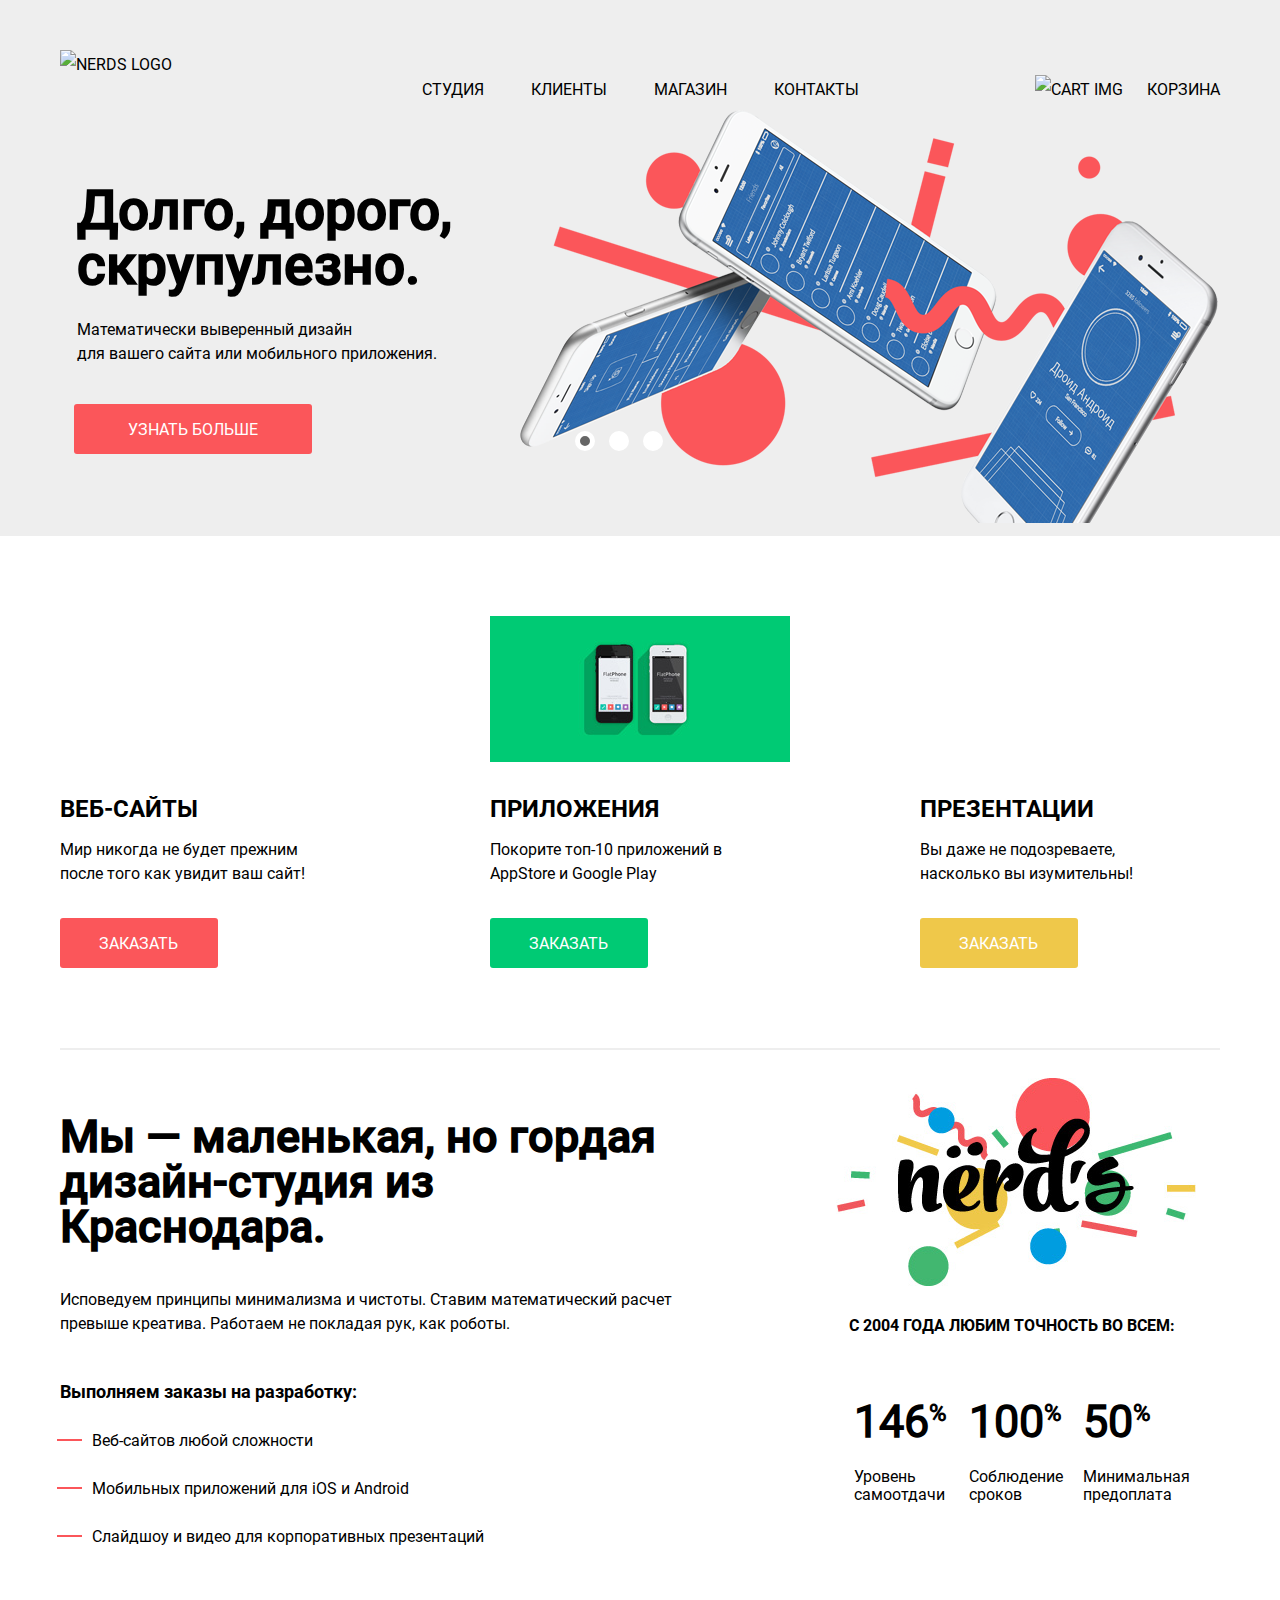
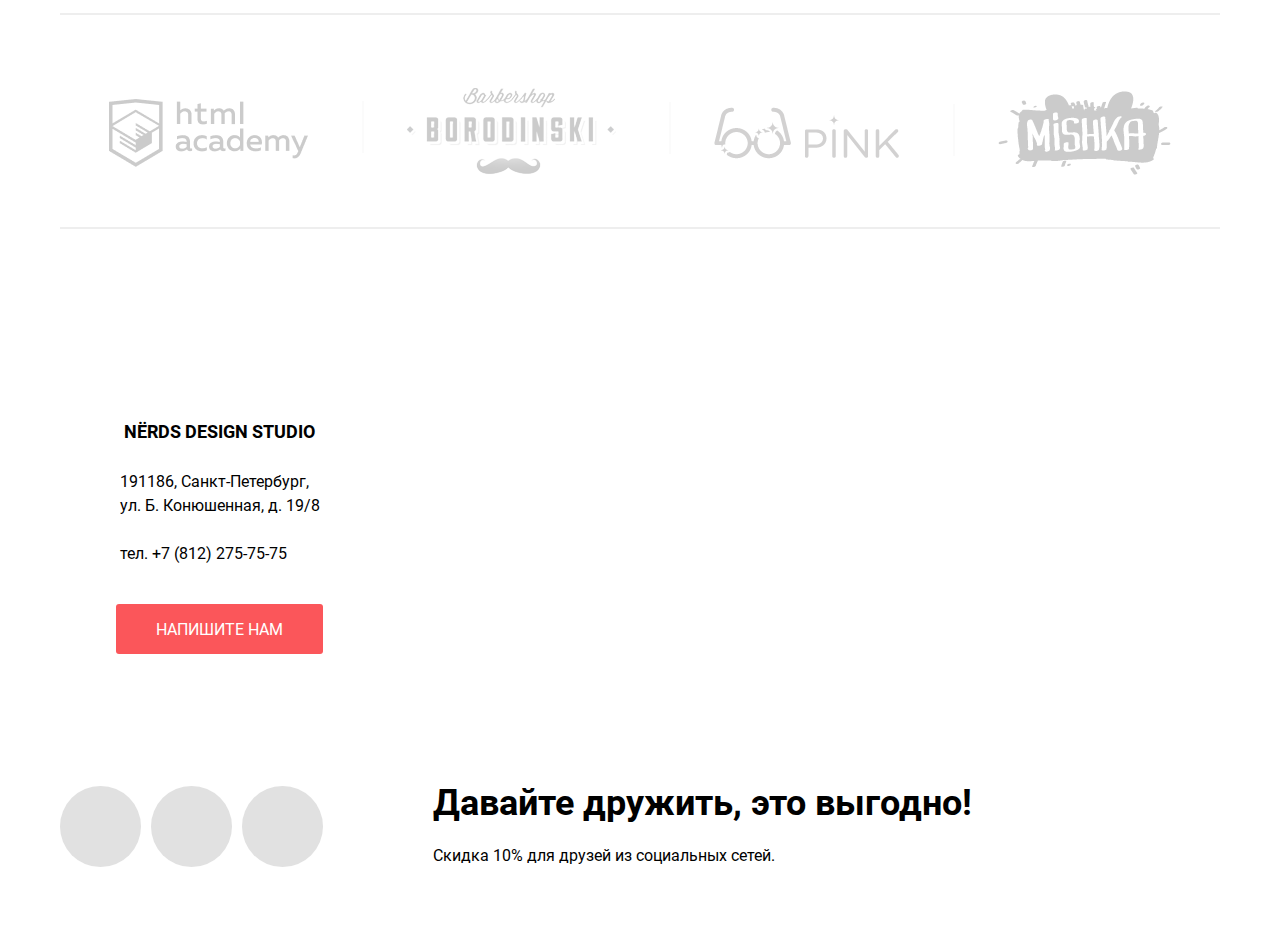
==== index.html @ fbd67026 "header gallery js" ====
<!DOCTYPE html>
<html lang="ru">
<head>
  <meta charset="utf-8">
  <title>Nerds</title>
  <link rel="stylesheet" href="css/style.css ">
</head>
<body>
<header>
  <nav class="header-nav center-block">
    <a href="#"><img class="header-logo" src="img/nerds-logo.svg" width="160" height="66" alt="Nerds logo"></a>
    <ul class="nav-list">
      <li class="nav-list__item"><a href="#">Студия</a></li>
      <li class="nav-list__item"><a href="#">Клиенты</a></li>
      <li class="nav-list__item"><a href="catalog.html">Магазин</a></li>
      <li class="nav-list__item"><a href="#">Контакты</a></li>
    </ul>
    <a class="header-cart" href="#"><img src="img/cart-icon.svg" width="15" height="15" alt="cart img">Корзина</a>
  </nav>
  <section class="header-gallery__wrapper">
    <ul class="header-gallery">
      <li class="slide-first display-block">
        <h1>Долго, дорого,<br>скрупулезно.</h1>
        <p>Математически выверенный дизайн<br>
          для вашего сайта или мобильного приложения.</p>
        <a class="button--red" href="">Узнать больше</a>
      </li>
      <li class="slide-second">
        <h1>Любим математику<br>как никто другой</h1>
        <p>Никакого креатива, только математические формулы<br>
          для расчета идеальных пропорций</p>
        <a class="button--red" href="">Узнать больше</a>
      </li>
      <li class="slide-third">
        <h1>Только ночь,<br>то лько хардкор</h1>
        <p>Работать днем, как все? Мы против этого.<br>
          Ближе к полуночи работа только начинается.</p>
        <a class="button--red" href="">Узнать больше</a>
      </li>
    </ul>
    <ul class="header-gallery__btn-list">
      <li class="slide-first__btn slide__btn--active"></li>
      <li class="slide-second__btn"></li>
      <li class="slide-third__btn"></li>
    </ul>
  </section>
</header>
<main>
  <ul class="products center-block">
    <li class="products__item item-first">
      <h4>Веб-сайты</h4>
      <p>Мир никогда не будет прежним<br>
        после того как увидит ваш сайт!</p>
      <a class="products__btn btn--red" href="">Заказать</a>
    </li>
    <li class="products__item item-second">
      <h4>Приложения</h4>
      <p>Покорите топ-10 приложений в<br>
        AppStore и Google Play</p>
      <a class="products__btn btn--green" href="">Заказать</a>
    </li>
    <li class="products__item item-third">
      <h4>Презентации</h4>
      <p>Вы даже не подозреваете,<br>
        насколько вы изумительны!</p>
      <a class="products__btn btn--yellow" href="">Заказать</a>
    </li>
  </ul>
  <section class="about center-block">
    <article class="about__left-column">
      <h2>Мы — маленькая, но гордая<br>
        дизайн-студия из Краснодара.</h2>
      <p>Исповедуем принципы минимализма и чистоты. Ставим математический расчет<br>
        превыше креатива. Работаем не покладая рук, как роботы.</p>
      <h5>Выполняем заказы на разработку:</h5>
      <ul class="service-list">
        <li class="service-list__item">Веб-сайтов любой сложности</li>
        <li class="service-list__item">Мобильных приложений для iOS и Android</li>
        <li class="service-list__item">Слайдшоу и видео для корпоративных презентаций</li>
      </ul>
    </article>
    <article class="about__right-column">
      <h5>С 2004 года любим точность во всем:</h5>
      <table>
        <tr>
          <td class="table__accent">146<sup>%</sup></td>
          <td class="table__accent">100<sup>%</sup></td>
          <td class="table__accent">50<sup>%</sup></td>
        </tr>
        <tr>
          <td class="table__secondary">Уровень самоотдачи</td>
          <td class="table__secondary">Соблюдение сроков</td>
          <td class="table__secondary">Минимальная предоплата</td>
        </tr>
      </table>
    </article>
  </section>
  <ul class="portfolio-list center-block">
    <li class="portfolio-list__item html-ac"></li>
    <li class="portfolio-list__item borodinsky"></li>
    <li class="portfolio-list__item pink"></li>
    <li class="portfolio-list__item mishka"></li>
  </ul>
  </section>
  <section class="information">
    <div class="center-block information-wrapper">
      <div class="information__text">
        <h5>NЁRDS DESIGN STUDIO</h5>
        <p>
          191186, Санкт-Петербург,<br>
          ул. Б. Конюшенная, д. 19/8<br>
          <br>
          тел. +7 (812) 275-75-75</p>
        <a class="button--red information__button--red" href="">Напишите нам</a>
      </div>
      <div class="popup__wrapper">
        <div class="popup">
          <h2>Напишите нам</h2>
          <form class="popup__form">
            <div class="popup__form-name">
              <label for="name" class="popup__label">Ваше имя</label>
              <input id="name" class="popup__input" type="text" name="name">
            </div>
            <div class="popup__form-email">
              <label for="email" class="popup__label">Ваш email</label>
              <input id="email" class="popup__input" type="email" name="email" required>
            </div>
            <div class="popup__form-textarea">
              <label for="comment-field" class="popup__label">Текст письма</label>
              <textarea id="comment-field" class="popup__textarea" name="comment"></textarea>
            </div>
            <button class="button--red popup__btn-submit" type="submit" value="Отправить">Отправить</button>
          </form>
          <button class="popup-form__close-btn" type="button" name="popup__btn--close"></button>
        </div>
      </div>
    </div>
  </section>
</main>
<footer>
  <div class="footer-content center-block">
    <ul class="social-list">
      <li class="social-list__item"><a class="vk-link" href="#"></a></li>
      <li class="social-list__item"><a class="fb-link" href="#"></a></li>
      <li class="social-list__item"><a class="inst-link" href="#"></a></li>
    </ul>
    <section class="discount-text">
      <h3>Давайте дружить, это выгодно!</h3>
      <p>Скидка 10% для друзей из социальных сетей.</p>
    </section>
  </div>
</footer>
<script>
    const writeUs = document.querySelector(".information__button--red");
    const popUp = document.querySelector(".popup__wrapper");
    const popUpClose = document.querySelector(".popup-form__close-btn");
    const slideFirst = document.querySelector(".slide-first");
    const slideSecond = document.querySelector(".slide-second");
    const slideThird = document.querySelector(".slide-third");
    const slideFirstBtn = document.querySelector(".slide-first__btn");
    const slideSecondBtn = document.querySelector(".slide-second__btn");
    const slideThirdBtn = document.querySelector(".slide-third__btn");


    writeUs.addEventListener("click", function (evt) {
        evt.preventDefault();
        popUp.classList.add("display-block");
    });
    popUpClose.addEventListener("click", function (evt) {
        evt.preventDefault();
        popUp.classList.remove("display-block");
    });
    slideFirstBtn.addEventListener("click", function (evt) {
        evt.preventDefault();
        slideFirst.classList.add("display-block");
        slideSecond.classList.remove("display-block");
        slideThird.classList.remove("display-block");
        slideFirstBtn.classList.add("slide__btn--active");
        slideSecondBtn.classList.remove("slide__btn--active");
        slideThirdBtn.classList.remove("slide__btn--active");
    });
    slideSecondBtn.addEventListener("click", function (evt) {
        evt.preventDefault();
        slideSecond.classList.add("display-block");
        slideFirst.classList.remove("display-block");
        slideThird.classList.remove("display-block");
        slideSecondBtn.classList.add("slide__btn--active");
        slideFirstBtn.classList.remove("slide__btn--active");
        slideThirdBtn.classList.remove("slide__btn--active");
    });
    slideThirdBtn.addEventListener("click", function (evt) {
        evt.preventDefault();
        slideThird.classList.add("display-block");
        slideFirst.classList.remove("display-block");
        slideSecond.classList.remove("display-block");
        slideThirdBtn.classList.add("slide__btn--active");
        slideSecondBtn.classList.remove("slide__btn--active");
        slideFirstBtn.classList.remove("slide__btn--active");
    });
</script>
</body>
</html>
---- css/style.css ----
@font-face {
  font-weight: 400;
  font-family: "Roboto";
  font-style: normal;
  src: url("../fonts/roboto.woff2") format("woff2"), url("../fonts/roboto.woff") format("woff");
}

@font-face {
  font-weight: 500;
  font-family: "RobotoMedium";
  font-style: normal;
  src: url("../fonts/robotomedium.woff2") format("woff2"), url("../fonts/robotomedium.woff") format("woff");
}

@font-face {
  font-weight: 700;
  font-family: "RobotoBold";
  font-style: normal;
  src: url("../fonts/robotobold.woff2") format("woff2"), url("../fonts/robotobold.woff") format("woff");
}

ul {
  margin: 0;
  padding-left: 0;
  list-style: none;
}

a {
  text-decoration: none;
}

p {
  margin: 0;
}


body {
  margin: 0;
  padding: 0;
  font-family: Roboto, Arial, sans-serif;
  font-size: 16px;
  line-height: 24px;
}

h1 {
  margin: 0;
  font-family: RobotoMedium, Arial, sans-serif;
  font-size: 55px;
  line-height: 55px;
  color: rgba(0, 0, 0, 1);
}

h2 {
  margin: 0;
  font-family: RobotoMedium, Arial, sans-serif;
  font-size: 45px;
  line-height: 45px;
  color: rgba(0, 0, 0, 1);
}

h3 {
  margin: 0;
  font-family: RobotoBold, Arial, sans-serif;
  font-size: 36px;
  line-height: 36px;
  color: rgba(0, 0, 0, 1);
}

h4 {
  margin: 0;
  font-family: RobotoBold, Arial, sans-serif;
  font-size: 24px;
  line-height: 30px;
}

h5 {
  margin: 0;
  font-family: RobotoBold, Arial, sans-serif;
  font-size: 18px;
  line-height: 30px;
}

h6 {
  margin: 0;
  font-family: RobotoBold, Arial, sans-serif;
  font-size: 16px;
  line-height: 24px;
}

header {
  background: #EEEEEE;
}

.header-nav {
  width: 1160px;
  margin: 0 auto;
  padding-top: 75px;
  position: relative;
  display: flex;
}

.header-nav a {
  text-transform: uppercase;
  font-size: 16px;
  line-height: 30px;
  color: black;
}

.header-logo {
  position: absolute;
  top: 50px;
}

.header-logo:active {
  opacity: 0.5;
}

.nav-list {
  width: 437px;
  height: 30px;
  margin-left: 362px;
  display: flex;
  justify-content: space-between;
}

.nav-list__item a:visited {
  color: black;
  border-bottom: #FB565A 2px solid;
}

.nav-list__item a:hover,
.nav-list__item a:focus {
  color: #FB565A;
}

.nav-list__item a:active {
  color: black;
  border-bottom: #FB565A 2px solid;
}

.header-cart {
  margin-left: auto;
  color: black;
}

.header-cart:hover,
.header-cart:focus {
  color: #FB565A;
}

.header-cart:active {
  color: black;
  border-bottom: #FB565A 2px solid;
}

.header-cart:visited {
  color: black;
  border-bottom: #FB565A 2px solid;
}

.header-cart img {
  padding-right: 24px;
}

.header-cart img:hover,
.header-cart img:focus,
.header-cart img:active {
  opacity: 1;
}

.header-gallery__wrapper {
  position: relative;
}

.header-gallery {
  width: 1160px;
  margin: 0 auto;
}

.slide-first,
.slide-second,
.slide-third {
  min-height: 431px;
}

.slide-first {
  background-image: url("../img/nerds-index-slide1.png");
  background-repeat: no-repeat;
  background-position-x: 426px;
  background-position-y: -13px;
}

.slide-first h1 {
  padding-top: 78px;
  padding-bottom: 25px;
  padding-left: 17px;
}

.slide-first p {
  padding-bottom: 38px;
  padding-left: 17px;
}

.slide-second {
  background-image: url("../img/nerds-index-slide2.png");
  background-repeat: no-repeat;
  background-position-x: 434px;
}

.slide-second h1 {
  padding-top: 87px;
  padding-bottom: 37px;
  padding-left: 14px;
}

.slide-second p {
  padding-bottom: 27px;
  padding-left: 14px;
}

.slide-third {
  background-image: url("../img/nerds-index-slide3.png");
  background-repeat: no-repeat;
  background-position-x: 395px;
}

.slide-third h1 {
  padding-top: 87px;
  padding-left: 14px;
  padding-bottom: 37px;
}

.slide-third p {
  padding-left: 14px;
  padding-bottom: 26px;
}


.button--red {
  display: inline-block;
  margin-left: 14px;
  padding-top: 17px;
  padding-bottom: 15px;
  padding-left: 54px;
  padding-right: 54px;
  color: white;
  background: #FB565A;
  border-radius: 3px;
  font-size: 16px;
  line-height: 18px;
  text-transform: uppercase;
  margin-bottom: 80px;
}

.button--red:hover,
.button--red:focus {
  background: #E74246
}

.button--red:active {
  color: rgba(255, 255, 255, 0.3);
  background: #D7373B;
  box-shadow: inset 0 3px 0 rgba(0, 1, 1, 0.1);
}

.slide-first,
.slide-second,
.slide-third{
  display: none;
}



.header-gallery__btn-list {
  position: absolute;
  left: 519px;
  top: 326px;
  width: 200px;
  height: 10px;
  text-align: center;
  z-index: 2;
}

.slide-first__btn,
.slide-second__btn,
.slide-third__btn {
  display: inline-block;
  width: 10px;
  height: 10px;
  margin: 0 5px;
  border: 5px solid white;
  vertical-align: top;
  border-radius: 50%;
  cursor: pointer;
  background-color: white;
}

.slide__btn--active {
  background-color: #666666;
}

.page-pointer h1 {
  padding-top: 72px;
  padding-bottom: 108px;
  text-align: center;
}

.center-block {
  width: 1160px;
  margin: 0 auto;
}

.products {
  padding-top: 80px;
  display: flex;
  justify-content: space-between;
  position: relative;
}

.products__item {
  padding-bottom: 80px;
  box-sizing: border-box;
}

.item-first::before {
  content: "";
  display: inline-block;
  width: 300px;
  height: 146px;
  background-image: url("../img/illustration-1.png");
  background-repeat: no-repeat;
}

.item-second::before {
  content: "";
  display: inline-block;
  width: 300px;
  height: 146px;
  background-image: url("../img/illustration-2.png");
  background-repeat: no-repeat;
  border: none;
}

.item-third::before {
  content: "";
  display: inline-block;
  width: 300px;
  height: 146px;
  background-image: url("../img/illustration-3.png");
  background-repeat: no-repeat;
}

.products__item h4 {
  padding-top: 25px;
  padding-bottom: 14px;
  font-size: 24px;
  line-height: 30px;
  text-transform: uppercase;
}

.products__item p {
  padding-bottom: 32px;
}

.products__btn {
  display: inline-block;
  padding-top: 17px;
  padding-right: 40px;
  padding-bottom: 15px;
  padding-left: 39px;
  background: #FB565A;
  color: white;
  font-size: 16px;
  line-height: 18px;
  text-transform: uppercase;
  border-radius: 3px;
}

.btn--red {
  background: #FB565A;
}

.btn--red:focus,
.btn--red:hover {
  background: #E74246;
}

.btn--red:active {
  color: rgba(255, 255, 255, 0.3);
  background: #D7373B;
  box-shadow: inset 0 3px 0 rgba(0, 1, 1, 0.1);
}

.btn--green {
  background: #00CA74;
}

.btn--green:focus,
.btn--green:hover {
  background: #00BC6C;
}

.btn--green:active {
  color: rgba(255, 255, 255, 0.3);
  background: #00AA62;
  box-shadow: inset 0 3px 0 rgba(0, 1, 1, 0.1);
}

.btn--yellow {
  background: #EFC84A;
}

.btn--yellow:hover,
.btn--yellow:focus {
  background: #EAB534;
}

.btn--yellow:active {
  color: rgba(255, 255, 255, 0.3);
  background: #E5A722;
  box-shadow: inset 0 3px 0 rgba(0, 1, 1, 0.1);
}

.about {
  min-height: 525px;
  padding-bottom: 73px;
  display: flex;
  position: relative;
  box-sizing: border-box;
}

.about::before {
  content: " ";
  width: 1160px;
  height: 2px;
  display: inline-block;
  background: #EEEEEE;
  position: absolute;
}

.about::after {
  content: " ";
  width: 1160px;
  height: 2px;
  display: inline-block;
  background: #EEEEEE;
  position: absolute;
  top: 565px;
}

.about__left-column h2 {
  padding-top: 66px;
  padding-bottom: 39px;
}

.about__left-column p {
  width: 646px;
  padding-bottom: 41px;
}

.about h5 {
  padding-bottom: 22px;
}

.service-list {
  min-height: 120px;
  padding-left: 32px;
  display: flex;
  flex-direction: column;
  justify-content: space-between;
}

.service-list__item {
  position: relative;
}

.service-list__item::before {
  content: " ";
  position: absolute;
  width: 25px;
  height: 2px;
  background: #FB565A;
  left: -35px;
  top: 10px;
}

.about__right-column {
  margin-right: auto;
  background-image: url("../img/nerds-illustration.png");
  background-repeat: no-repeat;
  background-position-x: 130px;
  background-position-y: 30px;
}

.about__right-column h5 {
  padding-top: 266px;
  padding-left: 143px;
  padding-bottom: 49px;
  font-size: 16px;
  line-height: 24px;
  text-transform: uppercase;
}

.about__right-column table {
  padding-left: 145px;
}

.table__accent {
  padding-bottom: 11px;
  font-weight: bold;
  font-size: 45px;
  line-height: 64px;
  color: #000000;
  position: relative;
}

.table__accent sup {
  font-size: 24px;
  line-height: 40px;
}

.table__secondary {
  font-size: 16px;
  line-height: 18px;
}

.portfolio-list {
  padding-top: 66px;
  padding-bottom: 44px;
  display: flex;
  justify-content: space-around;
  align-items: center;
  position: relative;
}

.portfolio-list::after {
  content: "";
  width: 1160px;
  height: 2px;
  background: #EEEEEE;
  position: absolute;
  top: 205px;
}

.portfolio-list__item {
  position: relative;
}

.portfolio-list__item:nth-child(2)::after,
.portfolio-list__item:nth-child(3)::after,
.portfolio-list__item:nth-child(4)::after {
  content: "";
  position: absolute;
  display: inline-block;
  width: 2px;
  height: 52px;
  background: #EEEEEE;
  top: 13px;
  left: -45px;
}

.portfolio-list__item:nth-child(3)::after {
  top: -5px;
}

.html-ac {
  display: inline-block;
  width: 199px;
  height: 68px;
  background-image: url("../img/logo-1.png");
  opacity: 0.2;
}

.borodinsky {
  display: inline-block;
  width: 209px;
  height: 90px;
  background-image: url("../img/logo-2.png");
  opacity: 0.2;
}

.pink {
  display: inline-block;
  width: 185px;
  height: 52px;
  background-image: url("../img/logo-3.png");
  opacity: 0.2;
}

.mishka {
  display: inline-block;
  width: 173px;
  height: 84px;
  background-image: url("../img/logo-4.png");
  opacity: 0.2;
}

.html-ac:hover,
.html-ac:focus,
.borodinsky:hover,
.borodinsky:focus,
.pink:hover,
.pink:focus,
.mishka:hover,
.mishka:focus {
  opacity: 1;
}

.html-ac:active,
.borodinsky:active,
.pink:active,
.mishka:active {
  opacity: 0.1;
}


.catalog-wrapper {
  padding-top: 55px;
  display: flex;
  justify-content: space-between;
}

.price-count {
  width: 260px;
  padding-right: 140px;
  display: flex;
  flex-direction: column;
}

.cost h4 {
  margin-bottom: 48px;
  font-weight: bold;
  font-size: 18px;
  line-height: 30px;
  text-transform: uppercase;
}

.range-controls {
  position: relative;
  width: 260px;
  height: 80px;
  margin-bottom: 14px;
  border-radius: 5px;
  background: #f1f1f1;
}

.scale {
  position: absolute;
  height: 2px;
  width: 205px;
  top: 39px;
  left: 33px;
  background: #d7dcde;
}

.scale__progress {
  width: 70%;
  height: 2px;
  background: #00ca74;
}

.toggle {
  position: absolute;
  top: 30px;
  width: 4px;
  height: 4px;
  background: #ababab;
  border: 8px solid #fff;
  border-radius: 50%;
  box-shadow: 0 2px 1px rgba(0, 0, 0, 0.15);
  cursor: pointer;
}

.toggle-min {
  left: 20px;
}

.toggle-max {
  left: 160px;
}

.price-controls {
  display: flex;
}

.price-controls label {
  font-size: 16px;
  line-height: 22px;
  align-self: center;
}

.price-controls input {
  width: 80px;
  height: 38px;
  padding: 0;
  margin-left: 11px;
  font-size: 16px;
  line-height: 22px;
  text-align: center;
  color: #283136;
  border: none;
  border-radius: 5px;
  background: #f1f1f1;
}

.max-price {
  margin-left: 33px;
  text-transform: uppercase;
}

.min-price {
  margin: 0;
  text-transform: uppercase;
}

.grid-filter {
  padding-top: 54px;
  display: flex;
  flex-direction: column;
}

.grid-filter h4 {
  font-weight: bold;
  font-size: 18px;
  line-height: 30px;
  text-transform: uppercase;
  margin-bottom: 16px;
}

.grid-filter__label {
  padding-left: 38px;
  margin-bottom: 16px;
}

.grid-filter__input {
  position: absolute;
  appearance: none;
  -webkit-appearance: none;
  visibility: hidden;
}

.radio-fake {
  width: 25px;
  height: 25px;
  margin-left: -37px;
  position: absolute;
  background-image: url("../img/radio-off.svg");
}

.grid-filter__input + .radio-fake {
  opacity: 0.5;
  background-image: url("../img/radio-off.svg");
}

.grid-filter__input:hover + .radio-fake {
  opacity: 1;
  background-image: url("../img/radio-off.svg");
}

.grid-filter__input:checked + .radio-fake {
  opacity: 1;
  background-image: url("../img/radio-on.svg");
}

.grid-filter__input:disabled + .radio-fake {
  opacity: 50%;
  background-image: url("../img/radio-off.svg");
}

.property {
  display: flex;
  flex-direction: column;
  padding-top: 46px;
}

.property h4 {
  text-transform: uppercase;
  font-size: 18px;
  padding-left: 2px;
  margin-bottom: 16px;
}

.property__input {
  -webkit-appearance: none;
  position: absolute;
  visibility: hidden;
}

.property__label {
  height: 25px;
  margin-bottom: 15px;
  padding-left: 37px;
}

.check-fake {
  width: 26px;
  height: 23px;
  margin-left: -35px;
  position: absolute;
  background: url("../img/checkbox-off.svg") no-repeat;
  opacity: 0.5;
}

.property__input:hover + .check-fake {
  background-image: url("../img/checkbox-off.svg");
  opacity: 1;
}

.property__input:checked + .check-fake {
  background-image: url("../img/checkbox-on.svg");
  opacity: 1;
}

.property__input:disabled + .check-fake {
  opacity: 0.3;
  background-image: url("../img/checkbox-off.svg");
}

.property__input:disabled:checked + .check-fake {
  opacity: 0.3;
  background-image: url("../img/checkbox-on.svg");
}

.price-count__button {
  width: 260px;
  height: 50px;
  padding: 0;
  margin-top: 50px;
  color: black;
  outline: none;
  border: none;
  text-transform: uppercase;
  font-size: 16px;
  line-height: 18px;
  border-radius: 5px;
  background-color: rgb(238, 238, 238);
  box-shadow: 0 3px 7px rgba(0, 0, 0, 0.35);
}

.price-count__button:hover {
  background-color: #DFDFDF;
}

.price-count__button:active {
  background: #D5D5D5;
  opacity: 0.5;
}

.offer {
  display: flex;
  flex-direction: column;
}

.sort {
  width: 760px;
  display: flex;
}

.sort h4 {
  text-transform: uppercase;
  font-size: 18px;
  line-height: 18px;
  flex-grow: 1;
}

.sort__input {
  visibility: hidden;
}

.sort__label {
  color: black;
  opacity: 50%;
  text-transform: lowercase;
  font-size: 14px;
  line-height: 18px;
}

.sort__label:hover {
  opacity: 75%;
}

.sort__label:active {
  opacity: 100%;
}

.sort__button {
  margin-left: 47px;
}

.down {
  width: 11px;
  height: 10px;
  padding: 0;
  margin-right: 18px;
  border: none;
  outline: none;
  cursor: pointer;
  background-color: inherit;
  background-image: url("../img/icon-down.svg");
  background-repeat: no-repeat;
  opacity: 0.5;
}

.up {
  width: 11px;
  height: 10px;
  padding: 0;
  border: none;
  outline: none;
  cursor: pointer;
  background-color: inherit;
  background-image: url("../img/icon-down.svg");
  transform: rotate(180deg);
  background-repeat: no-repeat;
  opacity: 0.5;
}

.down:hover,
.down:focus,
.up:hover,
.up:focus {
  opacity: 0.75;
}

.down:active,
.up:active {
  opacity: 1;
}


.catalog-gallery {
  display: flex;
  flex-wrap: wrap;
  justify-content: space-between;
  padding-top: 48px;
}

.catalog-slide--position {
  position: relative;
  margin-bottom: 30px;
}

.browser-mini {
  width: 358px;
  height: 40px;
  background-color: rgb(77, 77, 77);
  border-radius: 3px;
  display: flex;
  align-items: center;
  margin-bottom: -2px;
  opacity: 0.5;
}

.browser-mini__button {
  width: 14px;
  height: 14px;
  margin-right: 9px;
  border-radius: 50%;
  background-color: white;
}

.browser-mini__button:first-child {
  margin-left: 15px;
}

.sample__specification {
  width: 358px;
  height: 231px;
  display: flex;
  flex-direction: column;
  align-items: center;
  border-radius: 3px;
  background-color: #EEEEEE;
  position: absolute;
  z-index: 1;
  top: 384px

}

.sample__specification h5 {
  margin: 0;
}

.sample__specification a {
  padding-top: 26px;
  padding-bottom: 12px;
  font-weight: bold;
  font-size: 18px;
  line-height: 30px;
  text-transform: uppercase;
  color: rgba(0, 0, 0, 1);
}

.sample__specification p {
  font-size: 16px;
  line-height: 18px;
  color: #666666;
  padding-bottom: 32px;
  text-align: center;
}

.sample__btn {
  padding-top: 17px;
  padding-bottom: 15px;
  padding-left: 72px;
  padding-right: 72px;
  color: white;
  background: #FB565A;
  border-radius: 3px;
  text-transform: uppercase;
  border: none;
}

.sample__btn:hover {
  background: #E74246;
}

.sample__btn:active {
  background: #D7373B;
  box-shadow: inset 0 3px 0 rgba(0, 1, 1, 0.1);
}

.sample__specification a:hover {
  color: #D7373B;
}

.sample__specification a:active {
  color: rgba(0, 0, 0, 0.5);
}

.sample__specification {
  visibility: hidden;
}

.gallery__sample:hover .sample__specification {
  visibility: visible;
}

.gallery__sample:hover .browser-mini {
  opacity: 1;
}

.page-control {
  padding-top: 54px;
  display: flex;
}

.control-style {
  display: flex;
  width: 50px;
  height: 50px;
  margin-right: 11px;
  align-items: center;
  justify-content: center;
  color: black;
  box-sizing: border-box;
  box-shadow: 0 3px 7px rgba(0, 0, 0, 0.35);
  background: #EEEEEE;
  border-radius: 3px;
  text-transform: uppercase;
  font-weight: bold;
}

.control-style:hover {
  background: #DFDFDF;
}

.control-style:active {
  background: #D5D5D5;
  opacity: 0.5;
}

.control-style--active {
  background: rgba(0, 0, 0, 0.0001);
  border: 3px solid #DBDBDB;
}

.page-control__button {
  width: 260px;
  height: 50px;
  display: flex;
  justify-content: center;
  align-items: center;
  outline: none;
  border: none;
  background: #EEEEEE;
  border-radius: 3px;
  box-shadow: 0 3px 7px rgba(0, 0, 0, 0.35);
  text-transform: uppercase;
  font-size: 16px;
  line-height: 18px;
  font-weight: bold;

}

.page-control__button:hover {
  background: #DFDFDF;
}

.page-control__button:active {
  background: #D5D5D5;
  opacity: 0.5;
}

.information {
  min-height: 416px;
  margin-top: 80px;
  box-sizing: border-box;
  background-image: url("../img/map.jpg");
  background-repeat: no-repeat;
  background-position: center;
}

.information-wrapper {
  position: relative;
}

.information-wrapper::after {
  content: "";
  background-image: url("../img/map-marker.png");
  width: 231px;
  height: 190px;
  background-repeat: no-repeat;
  position: absolute;
  top: 50px;
  left: 648px;
}


.information__text {
  position: absolute;
  width: 319px;
  height: 308px;
  top: 66px;
  display: flex;
  flex-direction: column;
  align-items: center;
  background: white;
}

.information__text h5 {
  padding-top: 49px;
  padding-bottom: 23px;
  font-size: 18px;
  line-height: 30px;
  text-transform: uppercase;
}

.information__text p {
  padding-bottom: 38px;
}

.information__button--red {
  margin-left: 0;
  padding-left: 40px;
  padding-right: 40px;
}


.popup__wrapper {
  display: none;
  width: 960px;
  height: 590px;
  position: absolute;
  top: -137px;
  left: 110px;
  box-sizing: border-box;
  z-index: 1;
  background: #FFFFFF;
  box-shadow: 0 20px 40px rgba(0, 0, 0, 0.4);

}

.popup {
  position: relative;
  padding-left: 100px;
  padding-right: 100px;
}

.popup h2 {
  padding-top: 63px;
  padding-bottom: 37px;
  font-size: 42px;
  line-height: 53px;
  font-weight: bold;
}

.popup__form {
  display: flex;
  flex-wrap: wrap;
  justify-content: space-between;
}

.popup__label {
  font-weight: bold;
  font-size: 16px;
  line-height: 18px;
  padding-bottom: 10px;
}


.popup__input {
  width: 360px;
  height: 50px;
  border: 2px solid #D7DCDE;
  border-radius: 3px;
  box-sizing: border-box;
  margin-bottom: 34px;
}

.popup__form-name {
  display: flex;
  flex-direction: column;
}

.popup__form-email {
  display: flex;
  flex-direction: column;
}

.popup__form-textarea {
  display: flex;
  flex-direction: column;
}

.popup__textarea {
  width: 760px;
  height: 118px;
  border: 2px solid #D7DCDE;
  border-radius: 3px;
  box-sizing: border-box;
  margin-bottom: 47px;
}

.popup__btn-submit {
  border: none;
  padding-left: 83px;
  padding-right: 83px;
  margin-left: 0;
}

.popup-form__close-btn {
  width: 21px;
  height: 21px;
  position: absolute;
  right: 90px;
  top: 78px;
  background: inherit;
  background-image: url("../img/close.png");
  opacity: 0.3;
  border: none;
}

input:invalid {
  border: 2px solid #E74246;
}

input:valid {
  border: 2px solid #D7DCDE;
}

input:required {
  border: 2px solid #D7DCDE;
}

.popup-form__close-btn:hover,
.popup-form__close-btn:focus {
  opacity: 1;
  border: none;
}

.popup-form__close-btn:active {
  opacity: 0.2;
}


.footer-content {
  display: flex;
  align-items: center;
}

.social-list {
  display: flex;
  padding-right: 100px;
  padding-top: 68px;
  padding-bottom: 68px;
}

.social-list__item {
  position: relative;
  display: inline-block;
  width: 81px;
  height: 81px;
  border-radius: 50%;
  margin-right: 10px;
  background: linear-gradient(0deg, #E1E1E1, #E1E1E1), #FFFFFF;
  cursor: pointer;
}

.social-list__item:hover,
.social-list__item:focus {
  background: linear-gradient(0deg, #E74246, #E74246), #FFFFFF;;
}

.social-list__item:active {
  background: linear-gradient(0deg, #D7373B, #D7373B), #FFFFFF;
  box-shadow: inset 0 3px 0 rgba(0, 1, 1, 0.1);
}

.vk-link {
  position: absolute;
  content: "";
  width: 81px;
  height: 81px;
  display: inline-block;
  border-radius: 50%;
  background-image: url("../img/vk-icon.png");
  background-repeat: no-repeat;
  background-position: center;
}

.fb-link {
  position: absolute;
  content: "";
  width: 81px;
  height: 81px;
  display: inline-block;
  background-image: url("../img/fb-icon.png");
  background-repeat: no-repeat;
  background-position: center;
}

.inst-link {
  position: absolute;
  content: "";
  width: 81px;
  height: 81px;
  display: inline-block;
  background-image: url("../img/insta-icon.png");
  background-repeat: no-repeat;
  background-position: center;
}

.vk-link:active,
.inst-link:active,
.fb-link:active {
  opacity: 0.3;
}

.discount-text h3 {
  padding-bottom: 23px;
  font-size: 36px;
  line-height: 36px;
}

.display-block {
  display: block;
}
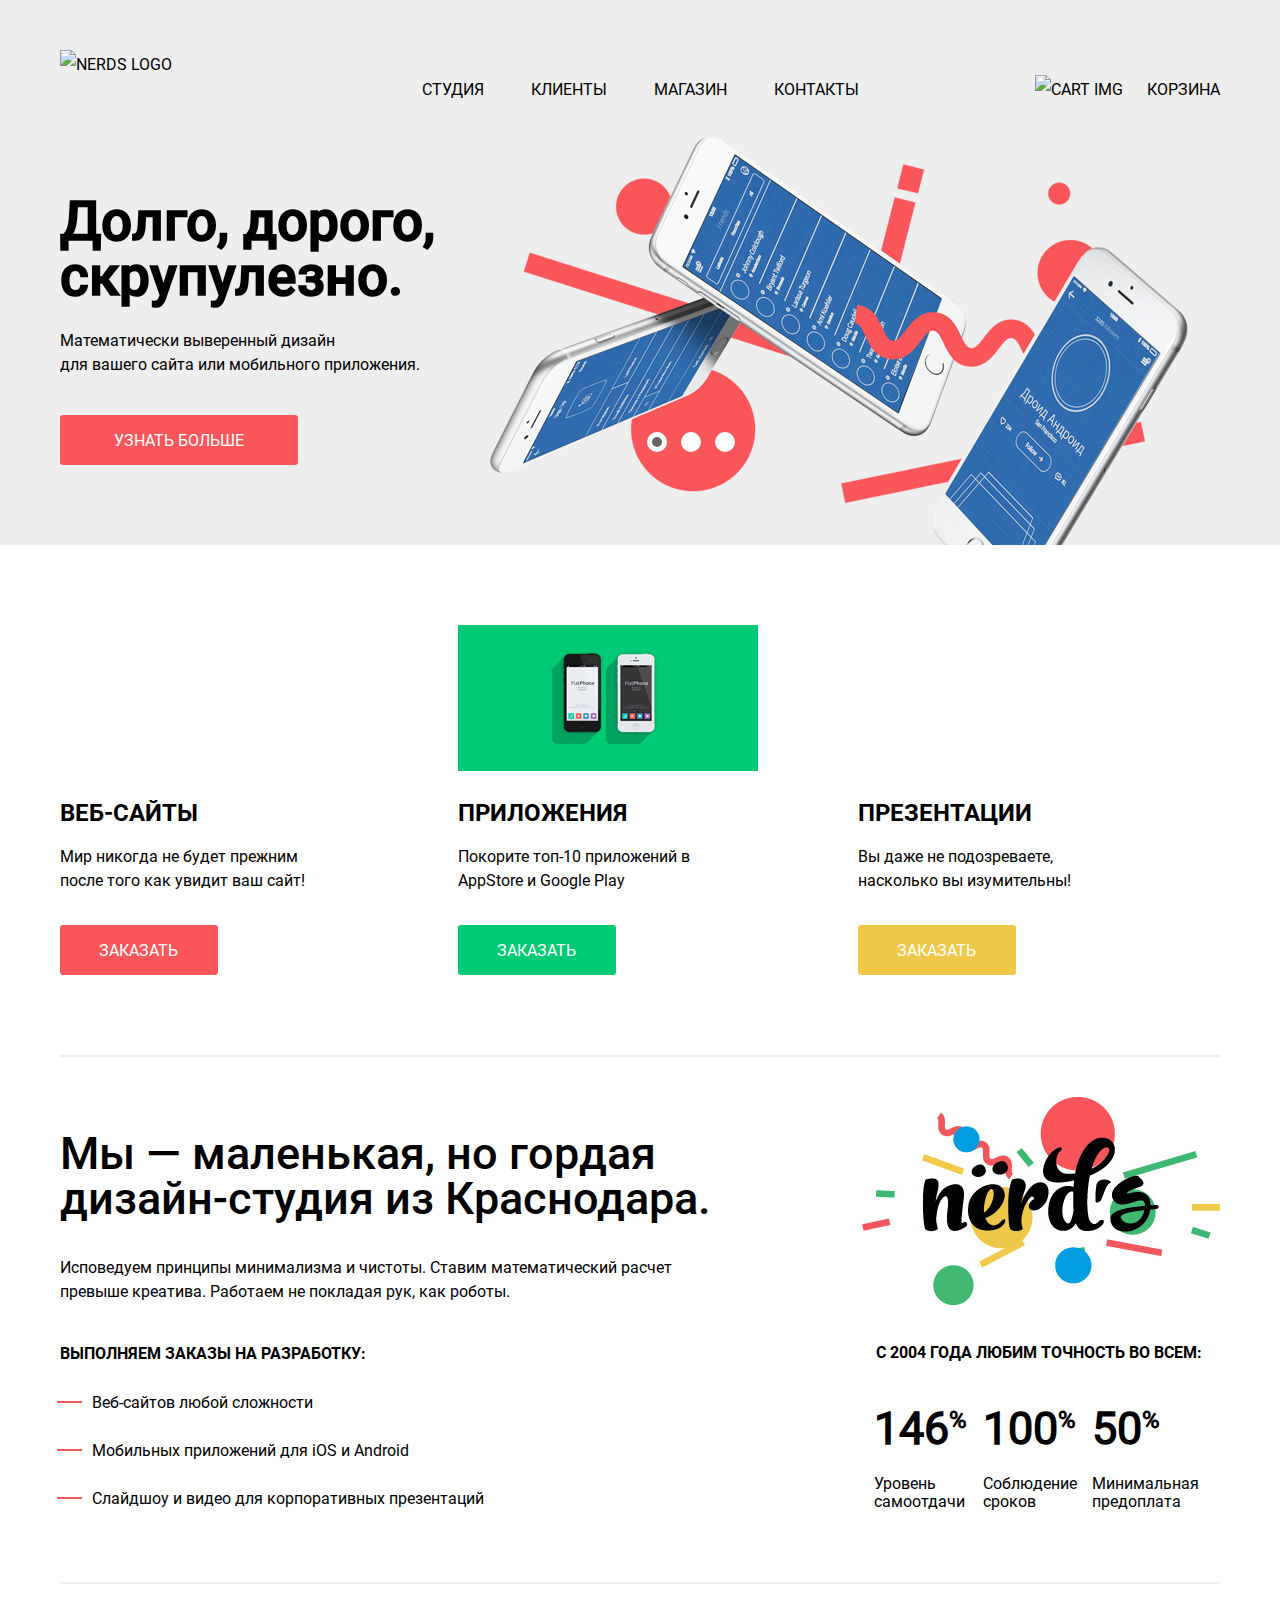
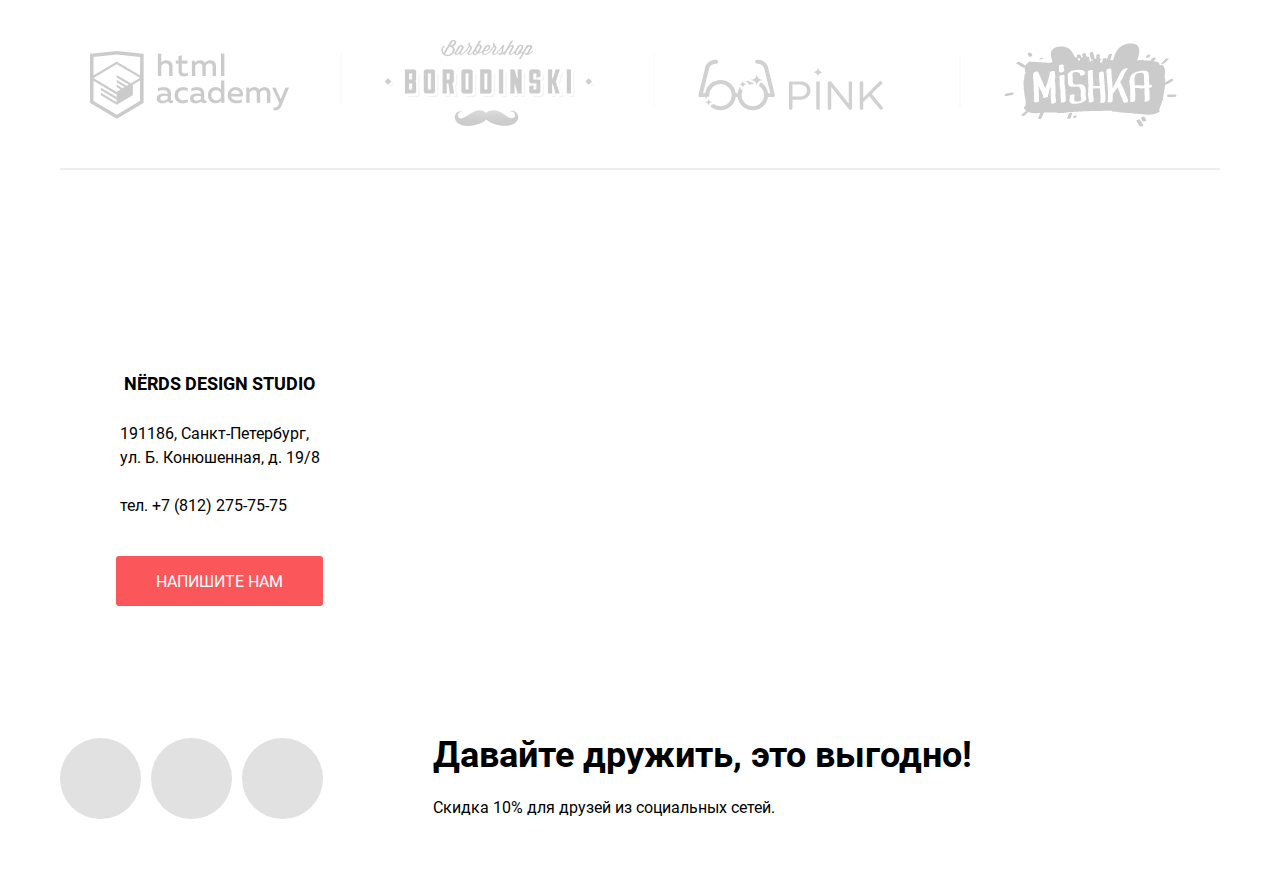
==== commit e084924e: "portfolio list" ====
--- a/index.html
+++ b/index.html
@@ -101,7 +101,6 @@
     <li class="portfolio-list__item pink"></li>
     <li class="portfolio-list__item mishka"></li>
   </ul>
-  </section>
   <section class="information">
     <div class="center-block information-wrapper">
       <div class="information__text">
@@ -160,11 +159,16 @@
     const slideFirstBtn = document.querySelector(".slide-first__btn");
     const slideSecondBtn = document.querySelector(".slide-second__btn");
     const slideThirdBtn = document.querySelector(".slide-third__btn");
-
+    const popUpName = popUp.querySelector("[name=name]");
+    const formPopUp = popUp.querySelector("form");
 
     writeUs.addEventListener("click", function (evt) {
         evt.preventDefault();
         popUp.classList.add("display-block");
+        popUpName.focus();
+    });
+    formPopUp.addEventListener("submit", function (evt) {
+       evt.preventDefault();
     });
     popUpClose.addEventListener("click", function (evt) {
         evt.preventDefault();
--- a/css/style.css
+++ b/css/style.css
@@ -186,19 +186,17 @@
 .slide-first {
   background-image: url("../img/nerds-index-slide1.png");
   background-repeat: no-repeat;
-  background-position-x: 426px;
-  background-position-y: -13px;
+  background-position-x: 396px;
+  background-position-y: 13px;
 }
 
 .slide-first h1 {
-  padding-top: 78px;
+  padding-top: 89px;
   padding-bottom: 25px;
-  padding-left: 17px;
 }
 
 .slide-first p {
   padding-bottom: 38px;
-  padding-left: 17px;
 }
 
 .slide-second {
@@ -238,7 +236,6 @@
 
 .button--red {
   display: inline-block;
-  margin-left: 14px;
   padding-top: 17px;
   padding-bottom: 15px;
   padding-left: 54px;
@@ -270,11 +267,10 @@
 }
 
 
-
 .header-gallery__btn-list {
   position: absolute;
-  left: 519px;
-  top: 326px;
+  left: 591px;
+  top: 327px;
   width: 200px;
   height: 10px;
   text-align: center;
@@ -313,20 +309,20 @@
 .products {
   padding-top: 80px;
   display: flex;
-  justify-content: space-between;
   position: relative;
 }
 
 .products__item {
   padding-bottom: 80px;
-  box-sizing: border-box;
-}
+}
+
 
 .item-first::before {
   content: "";
   display: inline-block;
   width: 300px;
   height: 146px;
+  padding-right: 98px;
   background-image: url("../img/illustration-1.png");
   background-repeat: no-repeat;
 }
@@ -336,6 +332,7 @@
   display: inline-block;
   width: 300px;
   height: 146px;
+  padding-right: 100px;
   background-image: url("../img/illustration-2.png");
   background-repeat: no-repeat;
   border: none;
@@ -351,8 +348,8 @@
 }
 
 .products__item h4 {
-  padding-top: 25px;
-  padding-bottom: 14px;
+  padding-top: 20px;
+  padding-bottom: 17px;
   font-size: 24px;
   line-height: 30px;
   text-transform: uppercase;
@@ -445,21 +442,31 @@
   display: inline-block;
   background: #EEEEEE;
   position: absolute;
-  top: 565px;
+  top: 527px;
 }
 
 .about__left-column h2 {
-  padding-top: 66px;
-  padding-bottom: 39px;
+  width: 666px;
+  padding-top: 76px;
+  padding-bottom: 35px;
+  font-weight: 500;
+  font-size: 45px;
+  line-height: 45px;
 }
 
 .about__left-column p {
   width: 646px;
-  padding-bottom: 41px;
+  padding-bottom: 38px;
+
 }
 
 .about h5 {
-  padding-bottom: 22px;
+  padding-bottom: 25px;
+  font-weight: bold;
+  font-size: 16px;
+  line-height: 24px;
+  text-transform: uppercase;
+
 }
 
 .service-list {
@@ -488,14 +495,14 @@
   margin-right: auto;
   background-image: url("../img/nerds-illustration.png");
   background-repeat: no-repeat;
-  background-position-x: 130px;
-  background-position-y: 30px;
+  background-position-x: 135px;
+  background-position-y: 42px;
 }
 
 .about__right-column h5 {
-  padding-top: 266px;
-  padding-left: 143px;
-  padding-bottom: 49px;
+  padding-top: 286px;
+  padding-left: 150px;
+  padding-bottom: 29px;
   font-size: 16px;
   line-height: 24px;
   text-transform: uppercase;
@@ -504,6 +511,7 @@
 .about__right-column table {
   padding-left: 145px;
 }
+
 
 .table__accent {
   padding-bottom: 11px;
@@ -525,10 +533,9 @@
 }
 
 .portfolio-list {
-  padding-top: 66px;
+  padding-top: 53px;
   padding-bottom: 44px;
   display: flex;
-  justify-content: space-around;
   align-items: center;
   position: relative;
 }
@@ -539,11 +546,21 @@
   height: 2px;
   background: #EEEEEE;
   position: absolute;
-  top: 205px;
+  top: 181px;
 }
 
 .portfolio-list__item {
   position: relative;
+}
+.portfolio-list__item:first-child{
+  margin-left: 30px;
+  margin-right: 96px;
+}
+.portfolio-list__item:nth-child(2){
+  margin-right: 104px;
+}
+.portfolio-list__item:nth-child(3){
+  margin-right: 121px;
 }
 
 .portfolio-list__item:nth-child(2)::after,
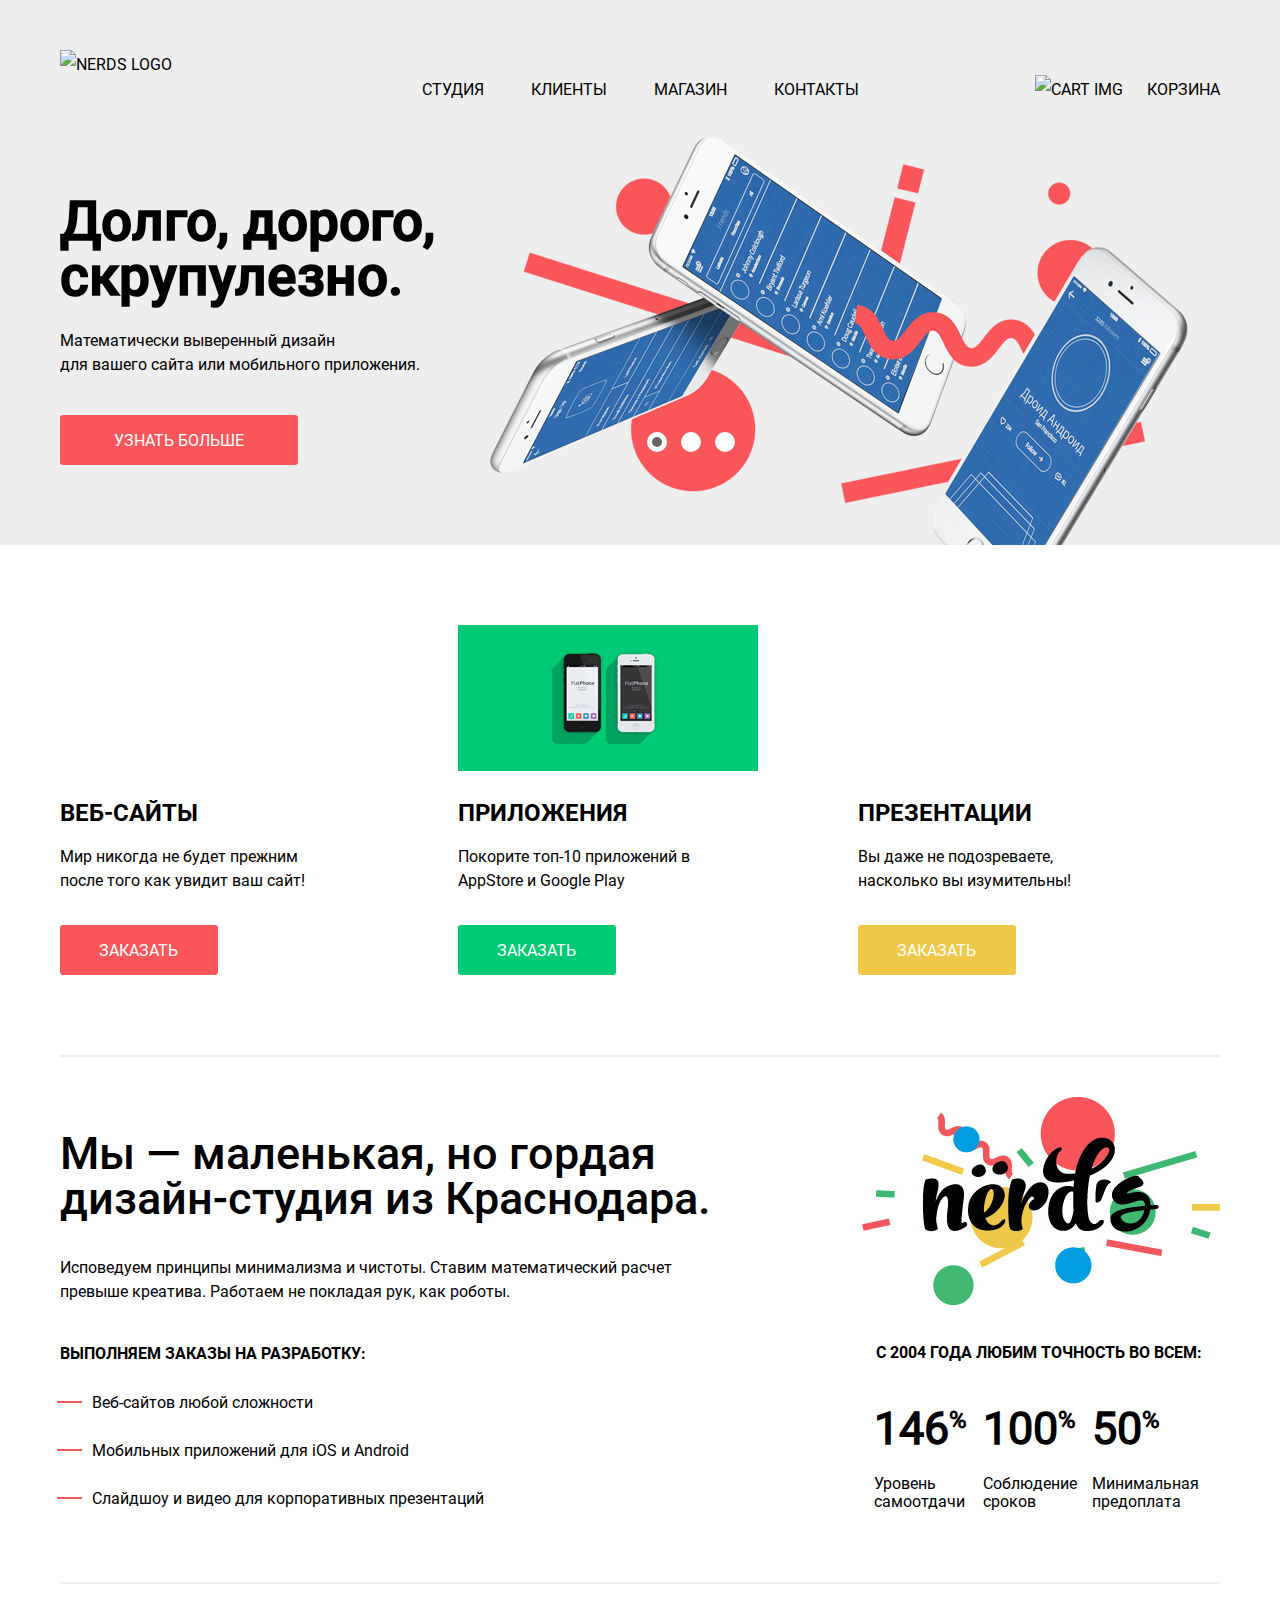
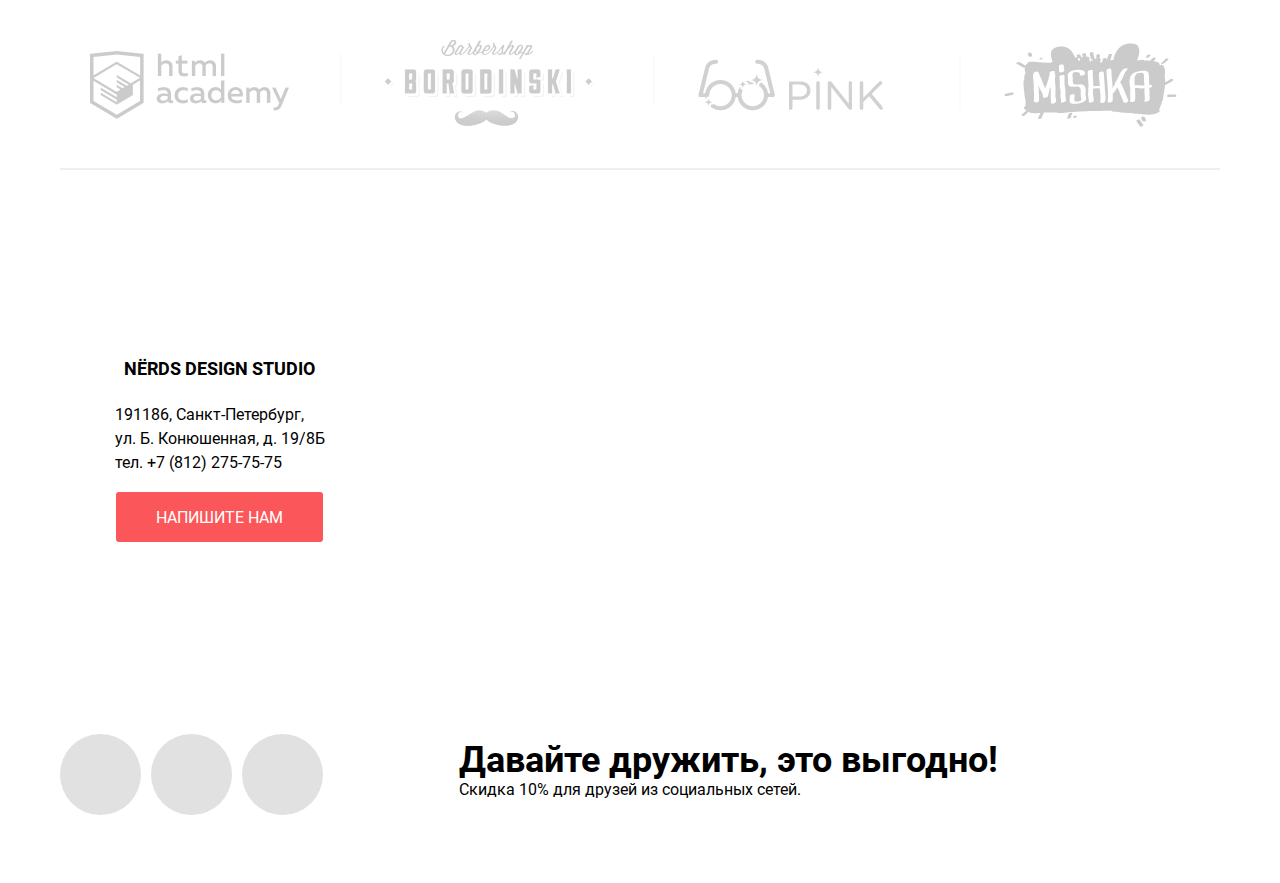
==== commit 1e10f881: "pger pointer pp" ====
--- a/index.html
+++ b/index.html
@@ -107,8 +107,7 @@
         <h5>NЁRDS DESIGN STUDIO</h5>
         <p>
           191186, Санкт-Петербург,<br>
-          ул. Б. Конюшенная, д. 19/8<br>
-          <br>
+          ул. Б. Конюшенная, д. 19/8Б<br>
           тел. +7 (812) 275-75-75</p>
         <a class="button--red information__button--red" href="">Напишите нам</a>
       </div>
--- a/css/style.css
+++ b/css/style.css
@@ -116,7 +116,7 @@
 }
 
 .nav-list {
-  width: 437px;
+  min-width: 437px;
   height: 30px;
   margin-left: 362px;
   display: flex;
@@ -296,7 +296,7 @@
 }
 
 .page-pointer h1 {
-  padding-top: 72px;
+  padding-top: 87px;
   padding-bottom: 108px;
   text-align: center;
 }
@@ -632,7 +632,7 @@
 
 
 .catalog-wrapper {
-  padding-top: 55px;
+  padding-top: 60px;
   display: flex;
   justify-content: space-between;
 }
@@ -707,8 +707,8 @@
 }
 
 .price-controls input {
-  width: 80px;
-  height: 38px;
+  width: 76px;
+  height: 31px;
   padding: 0;
   margin-left: 11px;
   font-size: 16px;
@@ -787,7 +787,7 @@
 .property {
   display: flex;
   flex-direction: column;
-  padding-top: 46px;
+  padding-top: 25px;
 }
 
 .property h4 {
@@ -842,7 +842,7 @@
   width: 260px;
   height: 50px;
   padding: 0;
-  margin-top: 50px;
+  margin-top: 31px;
   color: black;
   outline: none;
   border: none;
@@ -887,7 +887,7 @@
 .sort__label {
   color: black;
   opacity: 50%;
-  text-transform: lowercase;
+  text-transform: uppercase;
   font-size: 14px;
   line-height: 18px;
 }
@@ -1058,7 +1058,7 @@
 }
 
 .page-control {
-  padding-top: 54px;
+  padding-top: 20px;
   display: flex;
 }
 
@@ -1121,7 +1121,7 @@
 
 .information {
   min-height: 416px;
-  margin-top: 80px;
+  margin-top: 76px;
   box-sizing: border-box;
   background-image: url("../img/map.jpg");
   background-repeat: no-repeat;
@@ -1139,8 +1139,8 @@
   height: 190px;
   background-repeat: no-repeat;
   position: absolute;
-  top: 50px;
-  left: 648px;
+  top: 89px;
+  left: 680px;
 }
 
 
@@ -1148,7 +1148,7 @@
   position: absolute;
   width: 319px;
   height: 308px;
-  top: 66px;
+  top: 55px;
   display: flex;
   flex-direction: column;
   align-items: center;
@@ -1157,18 +1157,19 @@
 
 .information__text h5 {
   padding-top: 49px;
-  padding-bottom: 23px;
+  padding-bottom: 19px;
   font-size: 18px;
   line-height: 30px;
   text-transform: uppercase;
 }
 
 .information__text p {
-  padding-bottom: 38px;
+  padding-bottom: 17px;
 }
 
 .information__button--red {
   margin-left: 0;
+  margin-bottom: 0;
   padding-left: 40px;
   padding-right: 40px;
 }
@@ -1365,11 +1366,15 @@
 }
 
 .discount-text h3 {
-  padding-bottom: 23px;
+  padding-left: 26px;
+ margin-top: -5px;
   font-size: 36px;
   line-height: 36px;
 }
 
+.discount-text p{
+  padding-left: 26px;
+}
 .display-block {
   display: block;
 }
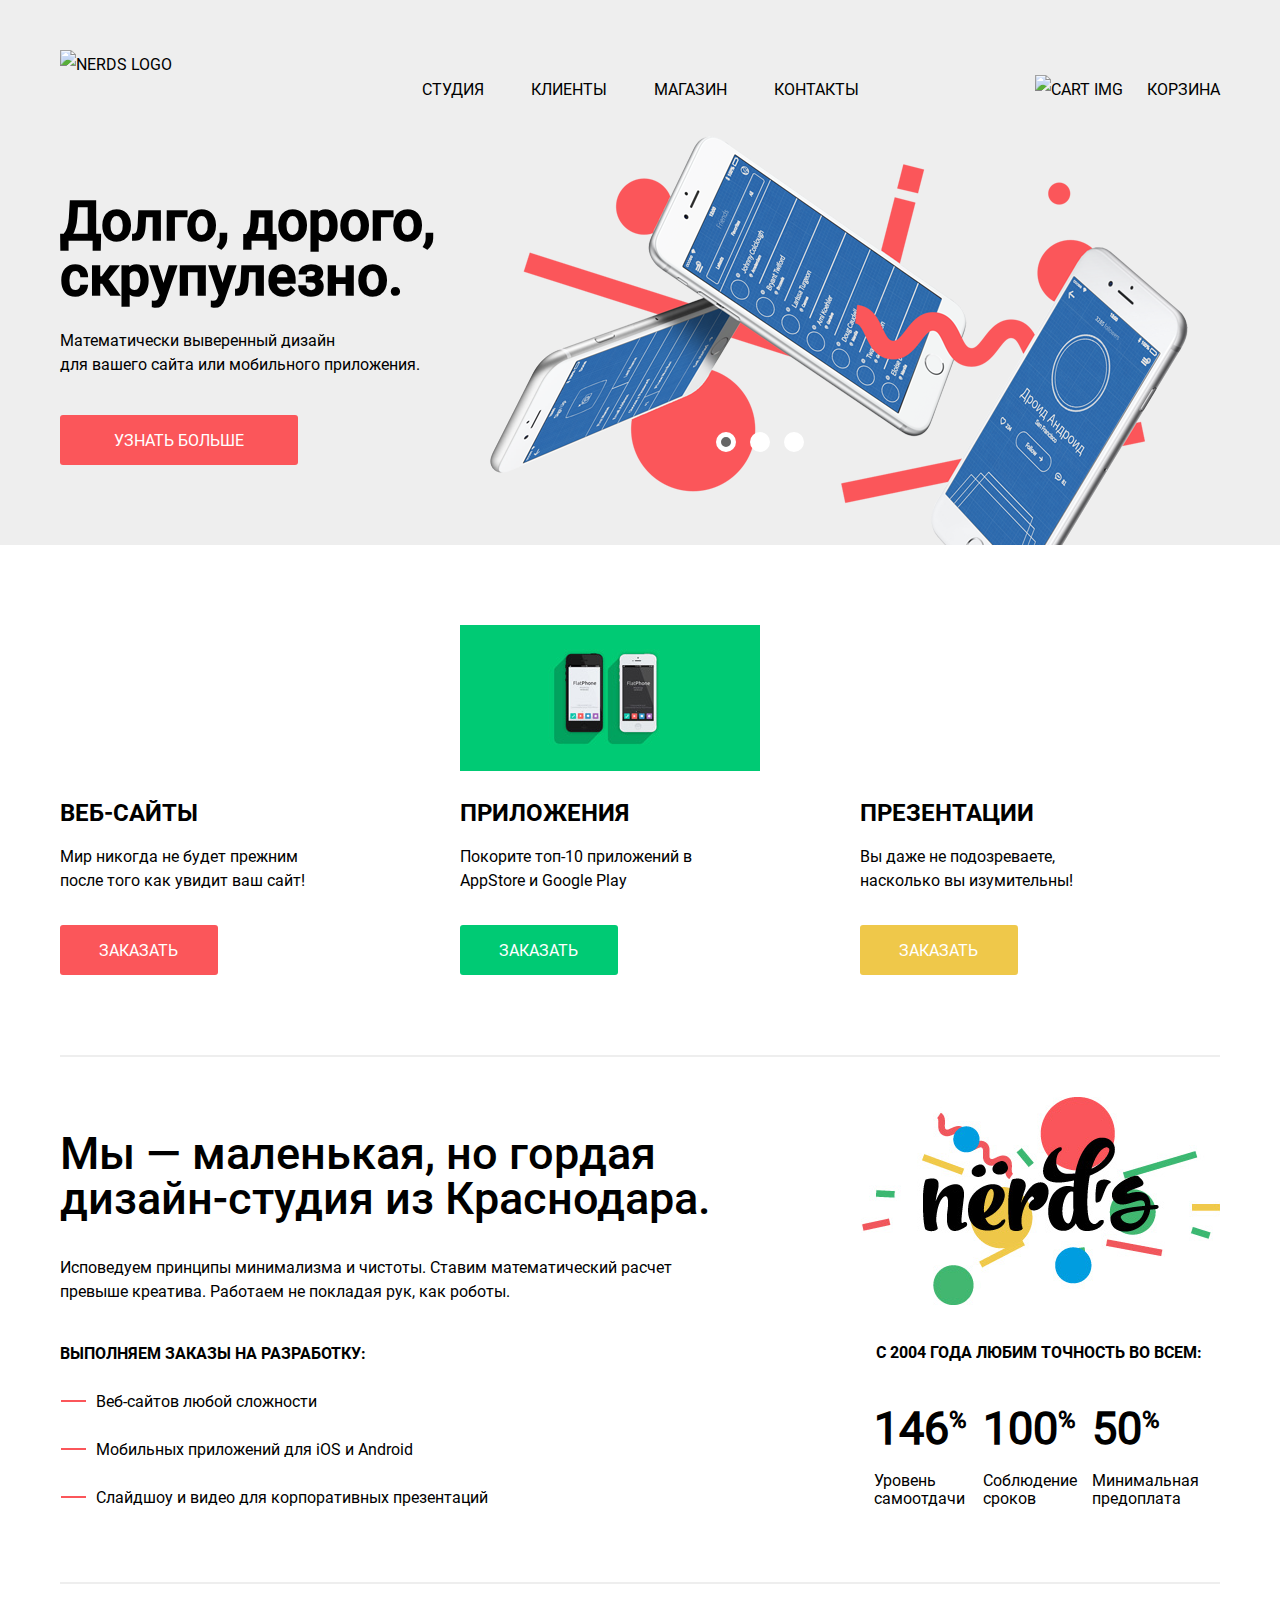
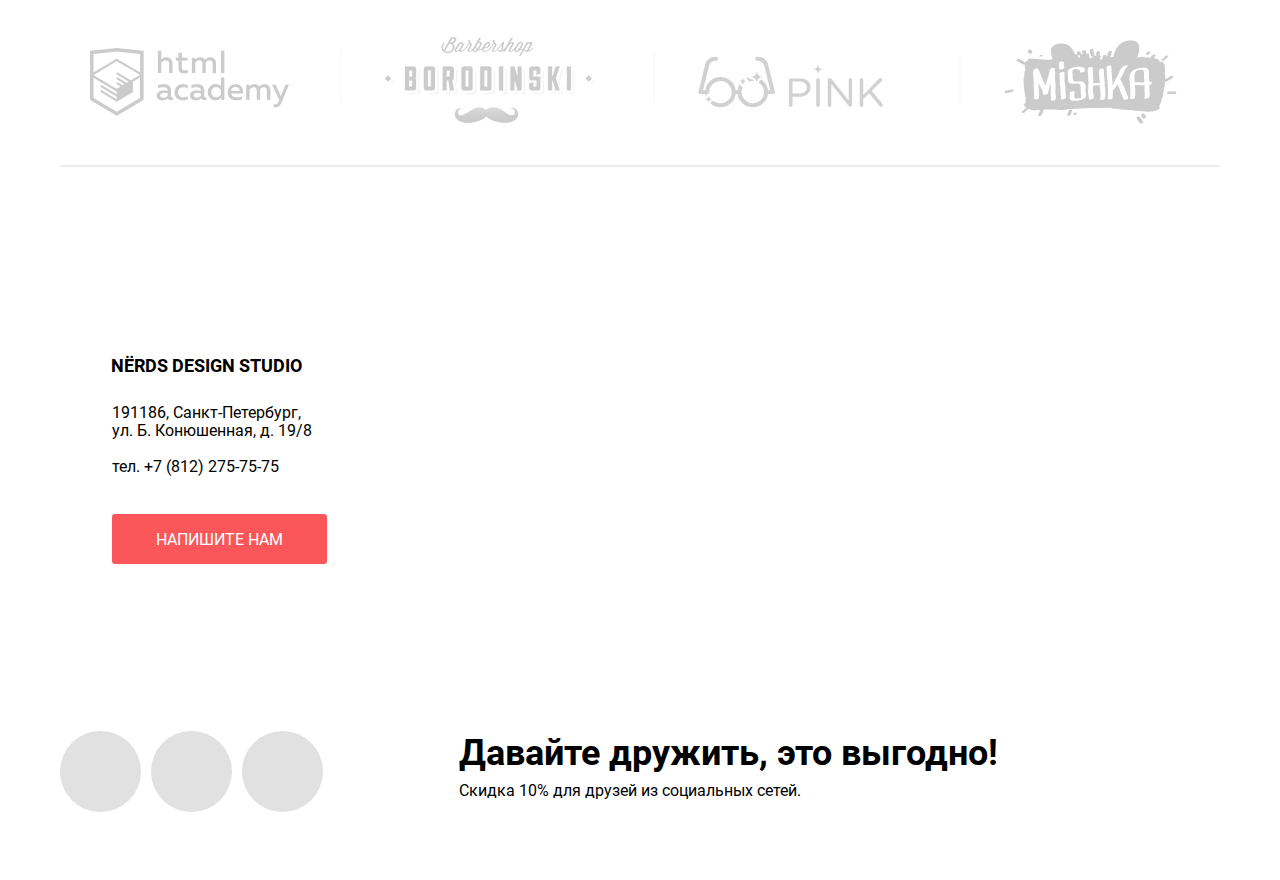
==== commit 68c92450: "index pp" ====
--- a/index.html
+++ b/index.html
@@ -107,7 +107,8 @@
         <h5>NЁRDS DESIGN STUDIO</h5>
         <p>
           191186, Санкт-Петербург,<br>
-          ул. Б. Конюшенная, д. 19/8Б<br>
+          ул. Б. Конюшенная, д. 19/8<br>
+          <br>
           тел. +7 (812) 275-75-75</p>
         <a class="button--red information__button--red" href="">Напишите нам</a>
       </div>
@@ -121,7 +122,7 @@
             </div>
             <div class="popup__form-email">
               <label for="email" class="popup__label">Ваш email</label>
-              <input id="email" class="popup__input" type="email" name="email" required>
+              <input id="email" class="popup__input" type="email" name="email" required value="">
             </div>
             <div class="popup__form-textarea">
               <label for="comment-field" class="popup__label">Текст письма</label>
--- a/css/style.css
+++ b/css/style.css
@@ -121,6 +121,12 @@
   margin-left: 362px;
   display: flex;
   justify-content: space-between;
+}
+.nav-list__item{
+  position: relative;
+}
+.nav__item--active{
+  border-bottom: #FB565A 2px solid;
 }
 
 .nav-list__item a:visited {
@@ -262,14 +268,14 @@
 
 .slide-first,
 .slide-second,
-.slide-third{
+.slide-third {
   display: none;
 }
 
 
 .header-gallery__btn-list {
   position: absolute;
-  left: 591px;
+  left: 660px;
   top: 327px;
   width: 200px;
   height: 10px;
@@ -322,7 +328,7 @@
   display: inline-block;
   width: 300px;
   height: 146px;
-  padding-right: 98px;
+  padding-right: 100px;
   background-image: url("../img/illustration-1.png");
   background-repeat: no-repeat;
 }
@@ -461,7 +467,7 @@
 }
 
 .about h5 {
-  padding-bottom: 25px;
+  padding-bottom: 24px;
   font-weight: bold;
   font-size: 16px;
   line-height: 24px;
@@ -471,7 +477,7 @@
 
 .service-list {
   min-height: 120px;
-  padding-left: 32px;
+  padding-left: 36px;
   display: flex;
   flex-direction: column;
   justify-content: space-between;
@@ -514,7 +520,7 @@
 
 
 .table__accent {
-  padding-bottom: 11px;
+  padding-bottom: 8px;
   font-weight: bold;
   font-size: 45px;
   line-height: 64px;
@@ -552,14 +558,17 @@
 .portfolio-list__item {
   position: relative;
 }
-.portfolio-list__item:first-child{
+
+.portfolio-list__item:first-child {
   margin-left: 30px;
   margin-right: 96px;
 }
-.portfolio-list__item:nth-child(2){
+
+.portfolio-list__item:nth-child(2) {
   margin-right: 104px;
 }
-.portfolio-list__item:nth-child(3){
+
+.portfolio-list__item:nth-child(3) {
   margin-right: 121px;
 }
 
@@ -632,7 +641,7 @@
 
 
 .catalog-wrapper {
-  padding-top: 60px;
+  padding-top: 56px;
   display: flex;
   justify-content: space-between;
 }
@@ -731,7 +740,7 @@
 }
 
 .grid-filter {
-  padding-top: 54px;
+  padding-top: 57px;
   display: flex;
   flex-direction: column;
 }
@@ -741,7 +750,7 @@
   font-size: 18px;
   line-height: 30px;
   text-transform: uppercase;
-  margin-bottom: 16px;
+  margin-bottom: 14px;
 }
 
 .grid-filter__label {
@@ -787,14 +796,14 @@
 .property {
   display: flex;
   flex-direction: column;
-  padding-top: 25px;
+  padding-top: 28px;
 }
 
 .property h4 {
   text-transform: uppercase;
   font-size: 18px;
   padding-left: 2px;
-  margin-bottom: 16px;
+  margin-bottom: 14px;
 }
 
 .property__input {
@@ -869,6 +878,7 @@
 }
 
 .sort {
+  margin-top: 3px;
   width: 760px;
   display: flex;
 }
@@ -901,7 +911,8 @@
 }
 
 .sort__button {
-  margin-left: 47px;
+  margin-left: 55px;
+  margin-top: -3px;
 }
 
 .down {
@@ -913,8 +924,6 @@
   outline: none;
   cursor: pointer;
   background-color: inherit;
-  background-image: url("../img/icon-down.svg");
-  background-repeat: no-repeat;
   opacity: 0.5;
 }
 
@@ -949,7 +958,7 @@
   display: flex;
   flex-wrap: wrap;
   justify-content: space-between;
-  padding-top: 48px;
+  padding-top: 53px;
 }
 
 .catalog-slide--position {
@@ -995,6 +1004,7 @@
 }
 
 .sample__specification h5 {
+  padding-top: 5px;
   margin: 0;
 }
 
@@ -1019,12 +1029,15 @@
 .sample__btn {
   padding-top: 17px;
   padding-bottom: 15px;
-  padding-left: 72px;
-  padding-right: 72px;
+  padding-left: 62px;
+  padding-right: 61px;
   color: white;
   background: #FB565A;
   border-radius: 3px;
   text-transform: uppercase;
+  font-weight: 500;
+  font-size: 16px;
+  line-height: 18px;
   border: none;
 }
 
@@ -1058,7 +1071,8 @@
 }
 
 .page-control {
-  padding-top: 20px;
+  padding-top: 17px;
+  margin-bottom: -16px;
   display: flex;
 }
 
@@ -1066,7 +1080,7 @@
   display: flex;
   width: 50px;
   height: 50px;
-  margin-right: 11px;
+  margin-right: 12px;
   align-items: center;
   justify-content: center;
   color: black;
@@ -1157,21 +1171,26 @@
 
 .information__text h5 {
   padding-top: 49px;
-  padding-bottom: 19px;
+  padding-bottom: 23px;
+  margin-left: -26px;
   font-size: 18px;
   line-height: 30px;
   text-transform: uppercase;
 }
 
 .information__text p {
-  padding-bottom: 17px;
+  width: 230px;
+  margin-left: 15px;
+  padding-bottom: 38px;
+  font-size: 16px;
+  line-height: 18px;
 }
 
 .information__button--red {
   margin-left: 0;
   margin-bottom: 0;
-  padding-left: 40px;
-  padding-right: 40px;
+  padding-left: 44px;
+  padding-right: 44px;
 }
 
 
@@ -1269,17 +1288,18 @@
   border: none;
 }
 
+input:required {
+  border: 2px solid #D7DCDE;
+}
+
+input:valid {
+  border: 2px solid #D7DCDE;
+}
+
 input:invalid {
   border: 2px solid #E74246;
 }
 
-input:valid {
-  border: 2px solid #D7DCDE;
-}
-
-input:required {
-  border: 2px solid #D7DCDE;
-}
 
 .popup-form__close-btn:hover,
 .popup-form__close-btn:focus {
@@ -1366,15 +1386,17 @@
 }
 
 .discount-text h3 {
+  padding-bottom: 8px;
   padding-left: 26px;
- margin-top: -5px;
+  margin-top: -5px;
   font-size: 36px;
   line-height: 36px;
 }
 
-.discount-text p{
+.discount-text p {
   padding-left: 26px;
 }
+
 .display-block {
   display: block;
 }
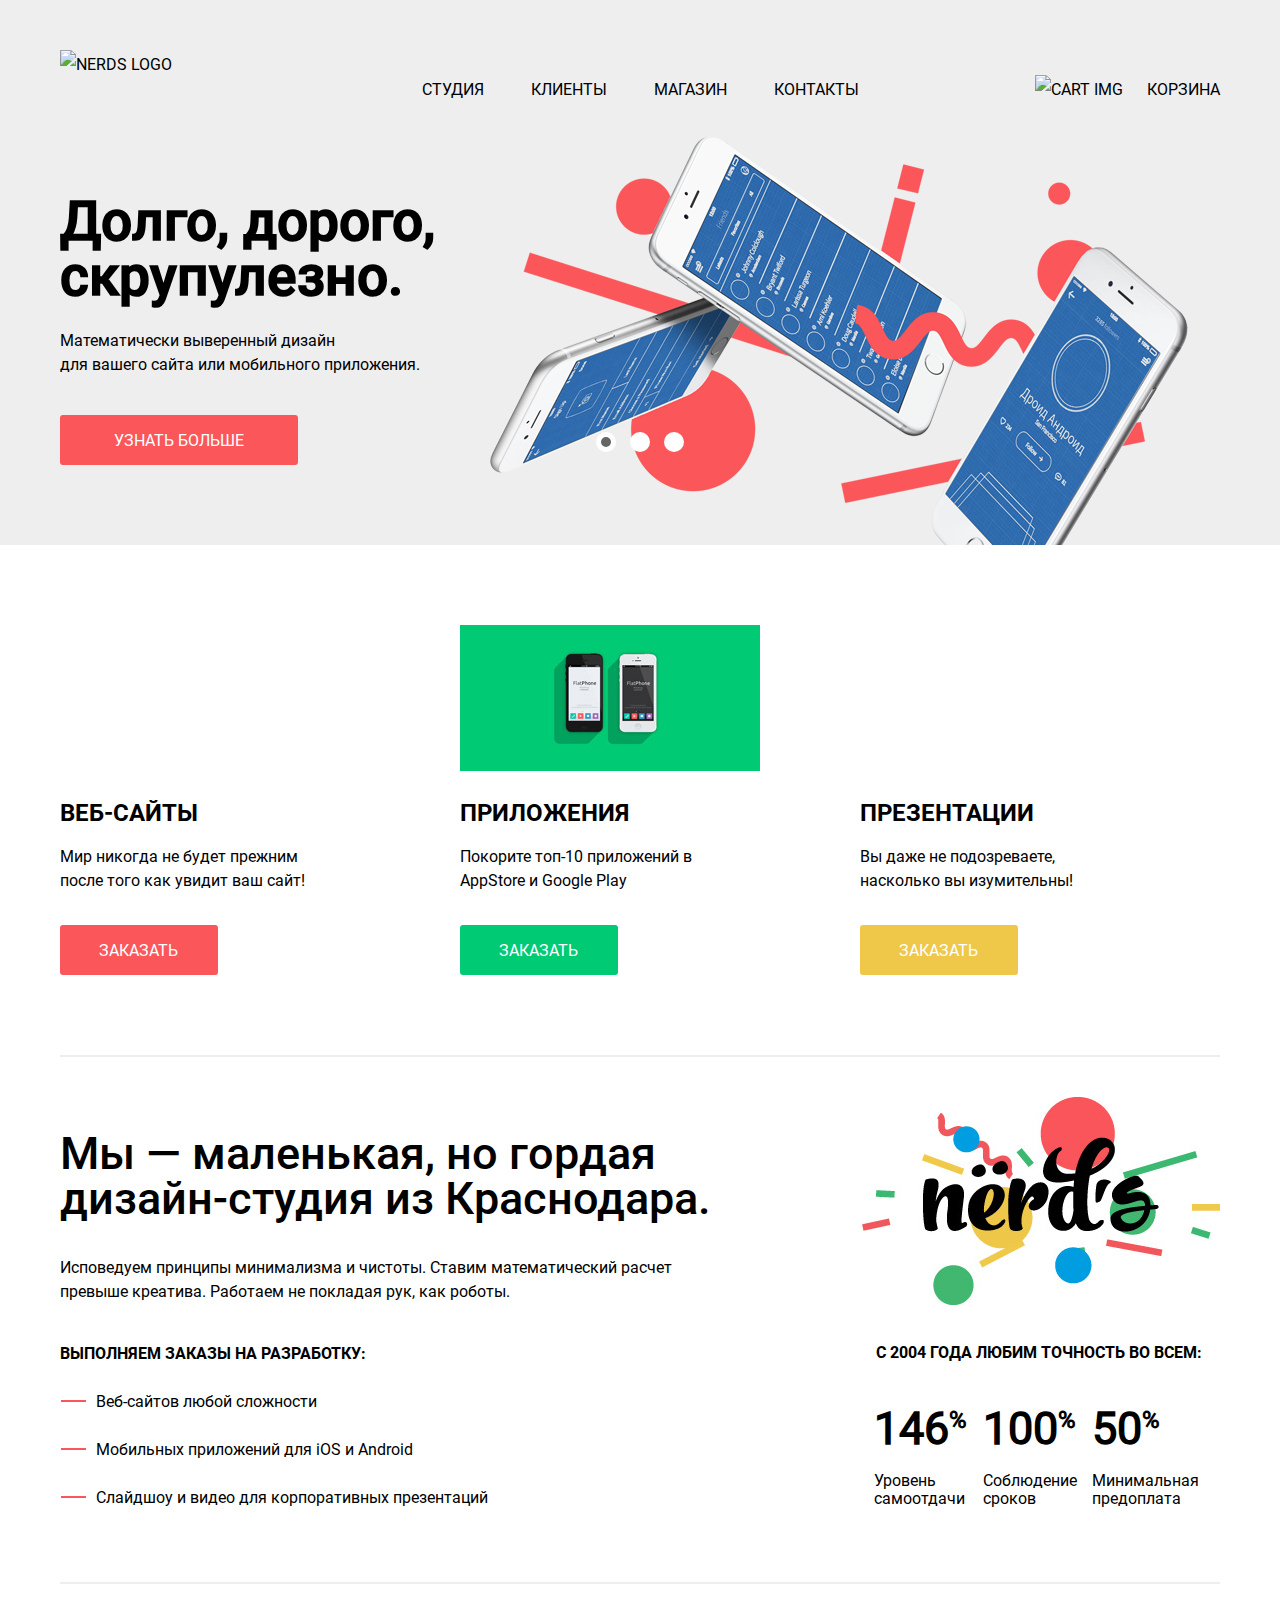
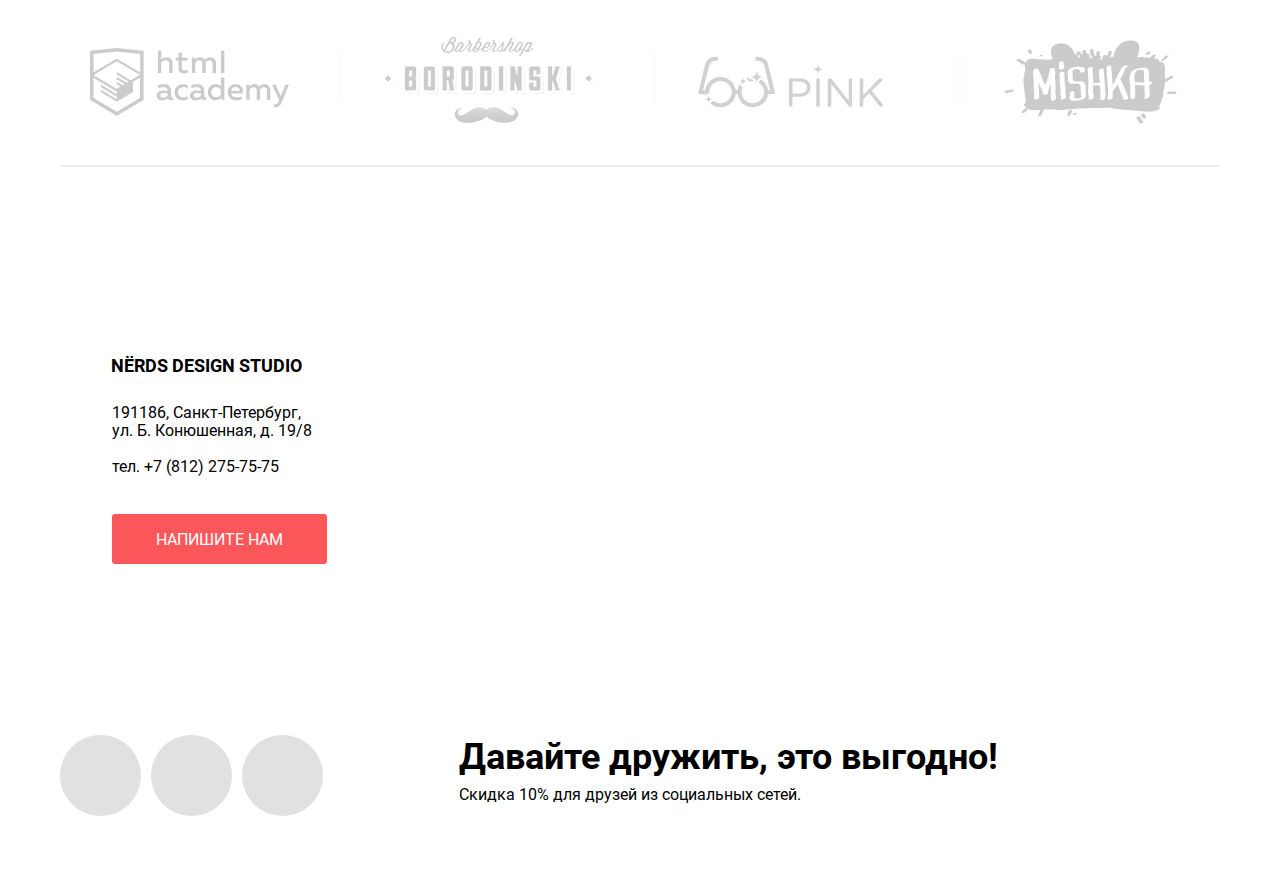
==== commit 6e822438: "fix header gallery btn position" ====
--- a/index.html
+++ b/index.html
@@ -168,7 +168,7 @@
         popUpName.focus();
     });
     formPopUp.addEventListener("submit", function (evt) {
-       evt.preventDefault();
+        evt.preventDefault();
     });
     popUpClose.addEventListener("click", function (evt) {
         evt.preventDefault();
--- a/css/style.css
+++ b/css/style.css
@@ -176,12 +176,10 @@
 
 .header-gallery__wrapper {
   position: relative;
-}
-
-.header-gallery {
   width: 1160px;
   margin: 0 auto;
 }
+
 
 .slide-first,
 .slide-second,
@@ -272,10 +270,9 @@
   display: none;
 }
 
-
 .header-gallery__btn-list {
   position: absolute;
-  left: 660px;
+  left: 480px;
   top: 327px;
   width: 200px;
   height: 10px;
@@ -716,8 +713,8 @@
 }
 
 .price-controls input {
-  width: 76px;
-  height: 31px;
+  width: 80px;
+  height: 38px;
   padding: 0;
   margin-left: 11px;
   font-size: 16px;
@@ -1136,6 +1133,7 @@
 .information {
   min-height: 416px;
   margin-top: 76px;
+  margin-bottom: 4px;
   box-sizing: border-box;
   background-image: url("../img/map.jpg");
   background-repeat: no-repeat;
@@ -1288,15 +1286,15 @@
   border: none;
 }
 
-input:required {
+.popup__form input:required {
   border: 2px solid #D7DCDE;
 }
 
-input:valid {
+.popup__form input:valid {
   border: 2px solid #D7DCDE;
 }
 
-input:invalid {
+.popup__form input:invalid {
   border: 2px solid #E74246;
 }
 
@@ -1401,3 +1399,6 @@
   display: block;
 }
 
+.border--none{
+  border: none;
+}
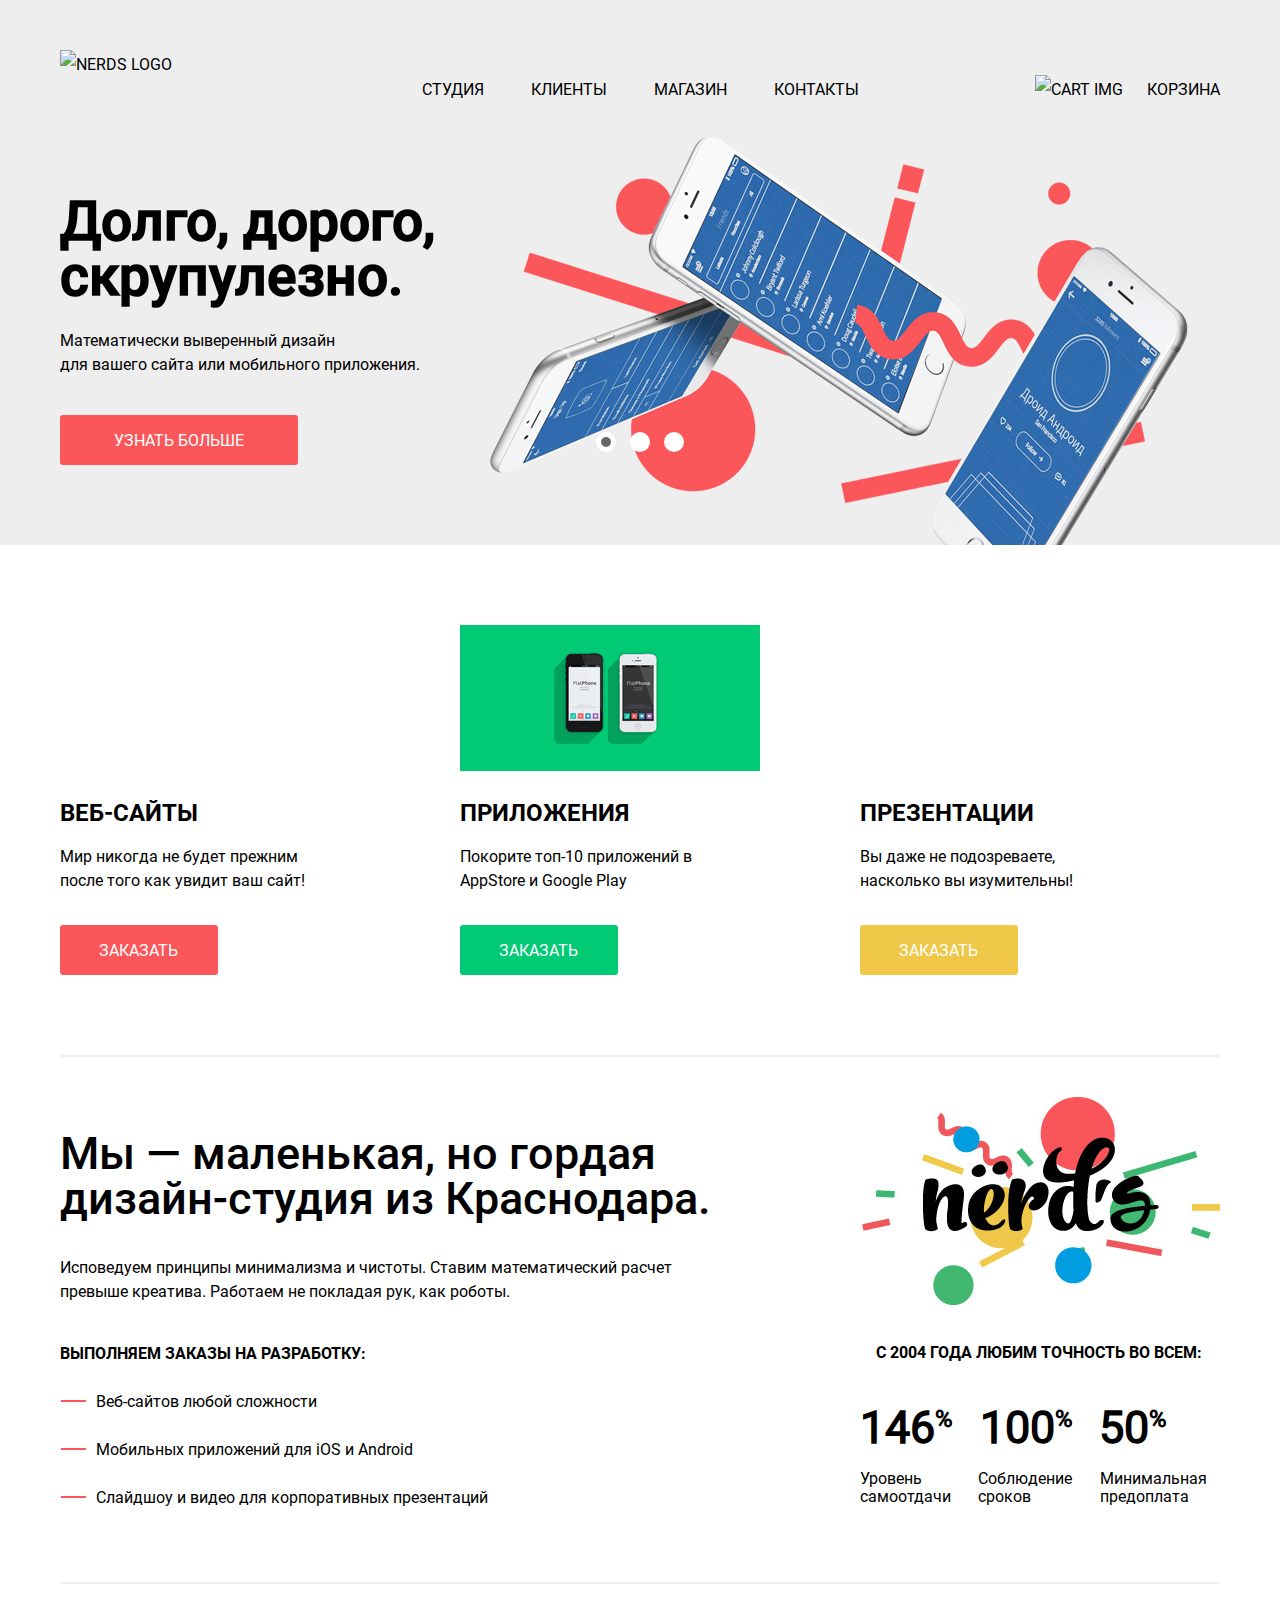
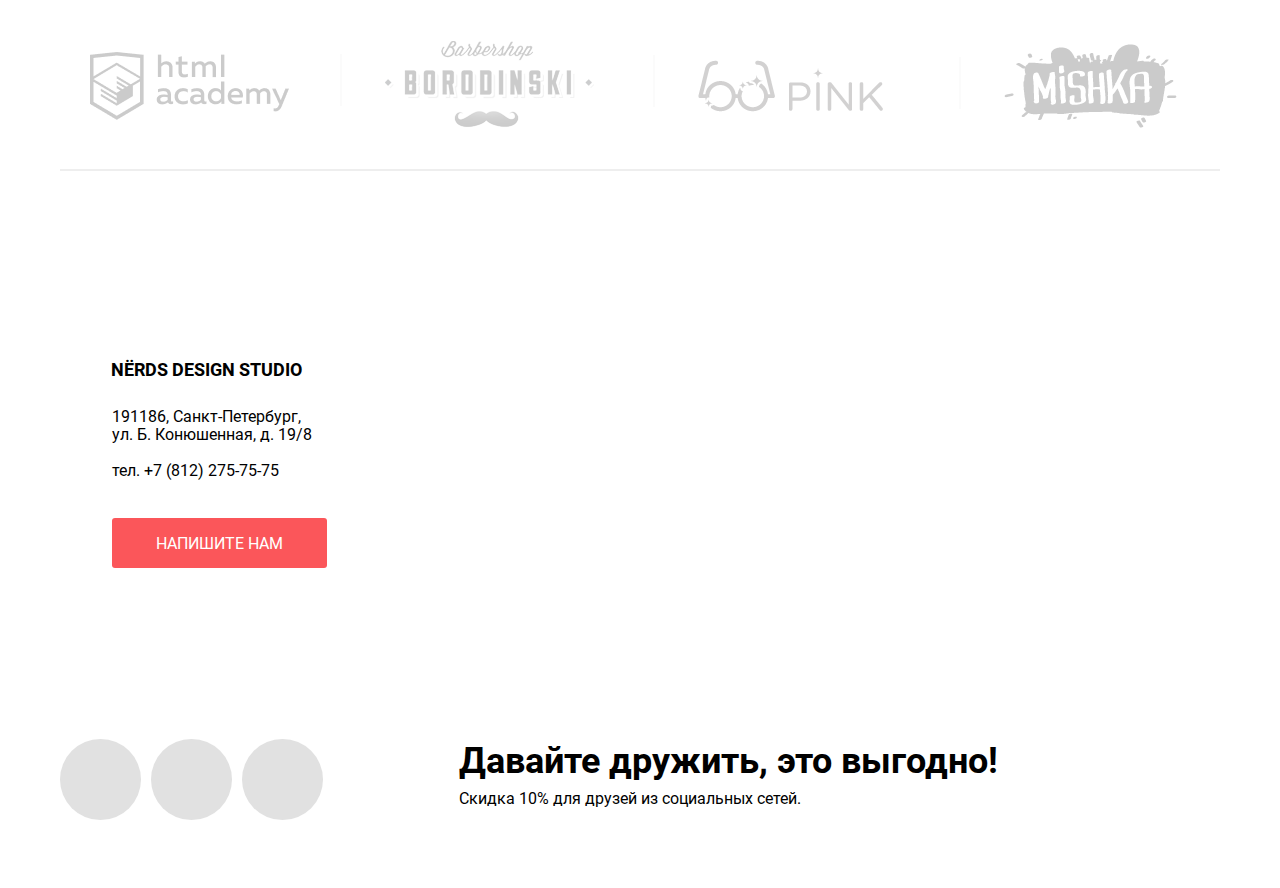
==== commit ec4cd377: "fix table" ====
--- a/index.html
+++ b/index.html
@@ -81,7 +81,7 @@
     </article>
     <article class="about__right-column">
       <h5>С 2004 года любим точность во всем:</h5>
-      <table>
+      <table cellspacing="8">
         <tr>
           <td class="table__accent">146<sup>%</sup></td>
           <td class="table__accent">100<sup>%</sup></td>
--- a/css/style.css
+++ b/css/style.css
@@ -122,10 +122,12 @@
   display: flex;
   justify-content: space-between;
 }
-.nav-list__item{
+
+.nav-list__item {
   position: relative;
 }
-.nav__item--active{
+
+.nav__item--active {
   border-bottom: #FB565A 2px solid;
 }
 
@@ -503,21 +505,20 @@
 }
 
 .about__right-column h5 {
+  margin-bottom: -2px;
   padding-top: 286px;
   padding-left: 150px;
-  padding-bottom: 29px;
   font-size: 16px;
   line-height: 24px;
   text-transform: uppercase;
 }
 
 .about__right-column table {
-  padding-left: 145px;
+  padding-left: 125px;
 }
 
 
 .table__accent {
-  padding-bottom: 8px;
   font-weight: bold;
   font-size: 45px;
   line-height: 64px;
@@ -525,6 +526,12 @@
   position: relative;
 }
 
+.table__accent:nth-child(2) {
+  padding-left: 16px;
+}
+.table__accent:nth-child(3){
+  padding-left: 15px;
+}
 .table__accent sup {
   font-size: 24px;
   line-height: 40px;
@@ -534,7 +541,12 @@
   font-size: 16px;
   line-height: 18px;
 }
-
+.table__secondary:nth-child(2){
+  padding-left: 14px;
+}
+.table__secondary:nth-child(3){
+  padding-left: 16px;
+}
 .portfolio-list {
   padding-top: 53px;
   padding-bottom: 44px;
@@ -1399,6 +1411,6 @@
   display: block;
 }
 
-.border--none{
+.border--none {
   border: none;
 }
